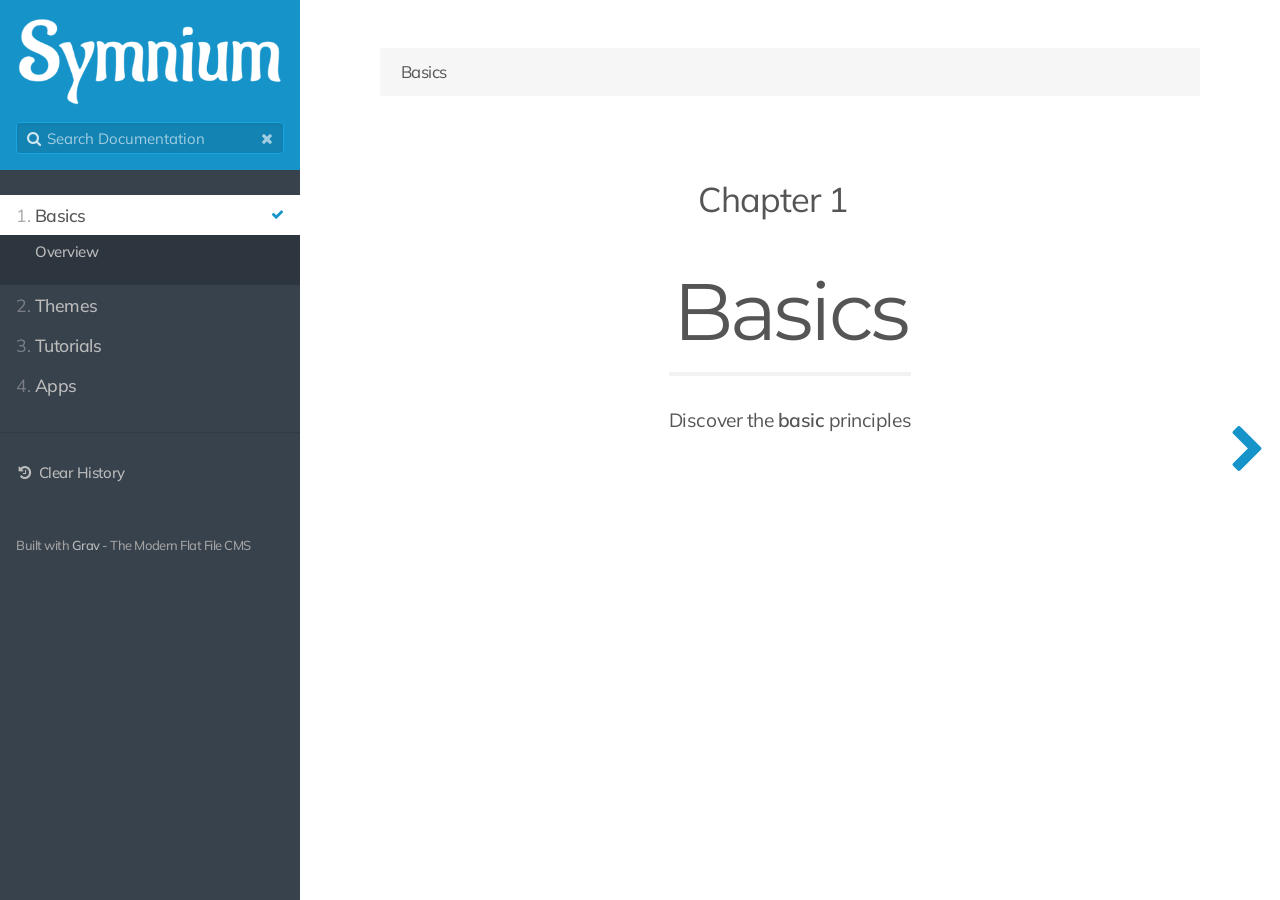
==== index.html @ e111d694 "Static site build" ====
<!DOCTYPE html>
<html lang="en">
<head>
    <meta charset="utf-8" />
    <title>Basics | JS-Docs</title>
        <meta name="generator" content="GravCMS" />
    <meta name="description" content="RTFM Skeleton" />
    <meta name="viewport" content="width=device-width, initial-scale=1, maximum-scale=1, user-scalable=no, shrink-to-fit=no" />
    <link rel="alternate" type="application/atom+xml" href="./feed:atom.html" title="Atom Feed" />
    <link rel="alternate" type="application/rss+xml" href="./feed:rss.html" title="RSS Feed" />
    <link rel="icon" type="image/png" href="user/themes/learn2/images/favicon.png">

                                            
            
                                                        
        <link href="user/themes/learn2/css-compiled/nucleus.css" type="text/css" rel="stylesheet">
<link href="user/themes/learn2/css-compiled/theme.css" type="text/css" rel="stylesheet">
<link href="user/themes/learn2/css/font-awesome.min.css" type="text/css" rel="stylesheet">
<link href="user/plugins/markdown-notices/assets/notices.css" type="text/css" rel="stylesheet">
<link href="user/plugins/breadcrumbs/css/breadcrumbs.css" type="text/css" rel="stylesheet">
<link href="user/plugins/highlight/css/learn.css" type="text/css" rel="stylesheet">
<link href="user/plugins/prism-highlight/css/prism.css" type="text/css" rel="stylesheet">
<link href="user/themes/learn2/css/featherlight.min.css" type="text/css" rel="stylesheet">

    <script src="system/assets/jquery/jquery-3.x.min.js"></script>
<script src="user/themes/learn2/js/modernizr.custom.71422.js"></script>
<script src="user/plugins/anchors/js/anchor.min.js"></script>
<script src="user/plugins/highlight/js/highlight.pack.js"></script>
<script src="user/themes/learn2/js/featherlight.min.js"></script>
<script src="user/themes/learn2/js/clipboard.min.js"></script>
<script src="user/themes/learn2/js/jquery.scrollbar.min.js"></script>
<script src="user/themes/learn2/js/learn.js"></script>
<script>
document.addEventListener('DOMContentLoaded', function() {
                    anchors.options = {
                        visible: 'hover',
                        placement: 'right',
                        
                        
                        truncate: 64
                    };
                    anchors.add('#body h2, #body h3, #body h4, #body h5');
                });
</script>
<script>
hljs.initHighlightingOnLoad();
</script>

  
</head>
<body class="searchbox-hidden " data-url="/">
        <nav id="sidebar">
        <div id="header-wrapper">
            <div id="header">
                <a id="logo" href="http://127.0.0.1/js-docs"><!--
<svg id="logo-svg" viewBox="0 0 444 102" style="background-color:#ffffff00" version="1.1"
	xmlns="http://www.w3.org/2000/svg" xmlns:xlink="http://www.w3.org/1999/xlink" xml:space="preserve"
	x="0px" y="0px" width="444px" height="80px"
>
	<path d="m87.503 53.977h-10.642c-1.616 0-2.93 1.315-2.93 2.936v20.418l-0.21 0.175c-6.263 5.278-14.182 8.18-22.297 8.18-19.144 0-34.719-15.559-34.719-34.685 0-19.128 15.575-34.684 34.719-34.684 7.444 0 14.562 2.353 20.587 6.811 1.169 0.865 2.792 0.746 3.822-0.28l7.588-7.58c0.592-0.588 0.901-1.406 0.853-2.24-0.046-0.834-0.448-1.607-1.104-2.127-9.016-7.1443-20.29-11.076-31.746-11.076-28.246 0.0001-51.228 22.958-51.228 51.176-0.0005 28.219 22.982 51.179 51.228 51.179 14.584 0 28.534-6.273 38.27-17.208 0.479-0.536 0.742-1.227 0.742-1.945v-26.114c0-1.621-1.314-2.936-2.933-2.936z"/>
	<path d="m443.52 4.529c-0.54-0.8206-1.47-1.3182-2.45-1.3182h-11.58c-1.17 0-2.23 0.6957-2.7 1.7704l-32.65 75.721-33.23-75.738c-0.47-1.0634-1.52-1.7532-2.68-1.7532h-11.62c-1 0-1.92 0.4976-2.46 1.3265-0.55 0.8288-0.64 1.8753-0.23 2.7832l40.25 91.732c0.47 1.068 1.53 1.758 2.69 1.758h14.66c1.17 0 2.23-0.71 2.7-1.775l39.54-91.734c0.39-0.9055 0.3-1.9466-0.24-2.772z"/>
	<path d="m291.34 4.9642c-0.47-1.0636-1.52-1.7534-2.69-1.7534h-14.65c-1.17 0-2.23 0.6957-2.7 1.7704l-39.54 91.735c-0.39 0.9-0.3 1.946 0.24 2.766 0.54 0.828 1.46 1.328 2.45 1.328h11.58c1.17 0 2.23-0.71 2.7-1.775l32.64-75.723 33.24 75.74c0.47 1.068 1.52 1.758 2.68 1.758h11.63c0.99 0 1.92-0.5 2.45-1.328 0.55-0.831 0.63-1.878 0.24-2.788l-40.27-91.73z"/>
	<path d="m185.34 67.248l0.64-0.306c11.56-5.583 19.04-17.434 19.04-30.196 0-18.491-15.06-33.535-33.58-33.535l-42.49-0.0002c-1.62 0-2.93 1.3153-2.93 2.933v91.726c0 1.624 1.31 2.94 2.93 2.94h10.64c1.62 0 2.94-1.316 2.94-2.94v-78.17h28.91c9.42 0 17.07 7.645 17.07 17.046 0 7.84-5.33 14.64-12.97 16.53-1.38 0.348-2.75 0.523-4.1 0.523h-10.64c-1.1 0-2.11 0.622-2.61 1.607-0.5 0.984-0.4 2.164 0.25 3.057l30.17 41.143c0.55 0.754 1.43 1.204 2.36 1.204h13.22c1.11 0 2.12-0.63 2.62-1.611 0.5-0.989 0.4-2.172-0.25-3.06l-21.22-28.891z"/>
</svg>
-->
<img src="user/themes/learn2/images/custom/logo.png"></a>
                <div class="searchbox">
    <label for="search-by"><i class="fa fa-search"></i></label>
    <input id="search-by" type="text" placeholder="Search Documentation"
           data-search-input="/js-docs/search.json/query"/>
    <span data-search-clear><i class="fa fa-close"></i></span>
</div>
            </div>
        </div>
        


<div class="scrollbar-inner">
    <div class="highlightable">
                    <ul class="topics">
                                
                                            <li class="dd-item active" data-nav-id="/">
            <a href="index.html" >
                <i class="fa fa-check read-icon"></i>
                <span><b>1. </b>Basics</span>
            </a>
                        <ul>
                    
                                            <li class="dd-item" data-nav-id="/basics/overview">
            <a href="basics/overview.html" >
                <i class="fa fa-check read-icon"></i>
                <span><b></b>Overview</span>
            </a>
                    </li>
    
            </ul>
                    </li>
                            <li class="dd-item" data-nav-id="/themes">
            <a href="themes.html" >
                <i class="fa fa-check read-icon"></i>
                <span><b>2. </b>Themes</span>
            </a>
                        <ul>
                    
                                            <li class="dd-item" data-nav-id="/themes/quark">
            <a href="themes/quark.html" >
                <i class="fa fa-check read-icon"></i>
                <span><b></b>Quark</span>
            </a>
                        <ul>
                    
                                            <li class="dd-item" data-nav-id="/themes/quark/typography">
            <a href="themes/quark/typography.html" >
                <i class="fa fa-check read-icon"></i>
                <span><b></b>Typography</span>
            </a>
                    </li>
    
            </ul>
                    </li>
                            <li class="dd-item" data-nav-id="/themes/canvas">
            <a href="themes/canvas.html" >
                <i class="fa fa-check read-icon"></i>
                <span><b></b>Canvas</span>
            </a>
                    </li>
    
            </ul>
                    </li>
                            <li class="dd-item" data-nav-id="/tutorials">
            <a href="tutorials.html" >
                <i class="fa fa-check read-icon"></i>
                <span><b>3. </b>Tutorials</span>
            </a>
                        <ul>
                    
                                            <li class="dd-item" data-nav-id="/tutorials/gantry ">
            <a href="tutorials/gantry&#32;.html" >
                <i class="fa fa-check read-icon"></i>
                <span><b></b>Gantry</span>
            </a>
                    </li>
                            <li class="dd-item" data-nav-id="/tutorials/joomla">
            <a href="tutorials/joomla.html" >
                <i class="fa fa-check read-icon"></i>
                <span><b></b>Joomla</span>
            </a>
                    </li>
                            <li class="dd-item" data-nav-id="/tutorials/lamp">
            <a href="tutorials/lamp.html" >
                <i class="fa fa-check read-icon"></i>
                <span><b></b>LAMP Stack</span>
            </a>
                    </li>
    
            </ul>
                    </li>
                            <li class="dd-item" data-nav-id="/apps">
            <a href="apps.html" >
                <i class="fa fa-check read-icon"></i>
                <span><b>4. </b>Apps</span>
            </a>
                        <ul>
                    
                                            <li class="dd-item" data-nav-id="/apps/flatpak">
            <a href="apps/flatpak.html" >
                <i class="fa fa-check read-icon"></i>
                <span><b></b>Flatpak</span>
            </a>
                    </li>
    
            </ul>
                    </li>
    
                            </ul>
                <hr />

        <a class="padding" href="index.html#" data-clear-history-toggle><i
                    class="fa fa-fw fa-history"></i> Clear History</a><br/>

        <section id="footer">
            <p>Built with <a href="http://getgrav.org">Grav</a> - The Modern Flat File CMS</p>
        </section>
    </div>
</div>
    </nav>
    
        <section id="body">
        <div id="overlay"></div>

        <div class="padding highlightable">
            <a href="index.html#" id="sidebar-toggle" data-sidebar-toggle><i class="fa fa-2x fa-bars"></i></a>

                        <div id="top-bar">
                
                                
<div id="breadcrumbs" itemscope itemtype="http://schema.org/BreadcrumbList">
            <span itemprop="itemListElement" itemscope itemtype="http://schema.org/ListItem">
                                    <span itemscope itemtype="http://schema.org/Thing" itemprop="item" itemid="/js-docs/">
                    <span itemprop="name">Basics</span>
                </span>
                            <meta itemprop="position" content="1" />
    </span>
    </div>
                            </div>
            
            	<div id="chapter">
    	<div id="body-inner">
			<h3>Chapter 1</h3>
<h1>Basics</h1>
<p>Discover the <strong>basic</strong> principles</p>
		</div>
    </div>

                                        
        </div>
        	<div id="navigation">
	
		    <a class="nav nav-next" href="basics/overview.html"><i class="fa fa-chevron-right"></i></a>
		</div>
    </section>
    
                
            <script src="user/plugins/simplesearch/js/simplesearch.js"></script>
<script src="user/plugins/prism-highlight/js/prism.js"></script>
<script>
var __prism_nodes = null;
__prism_nodes = document.querySelectorAll('pre:not([class*="language-"])');
__prism_nodes.forEach(function(node) { node.classList.add('language-txt'); });
</script>

     </body>
</html>
---- user/themes/learn2/css-compiled/nucleus.css ----
*, *::before, *::after {
  -webkit-box-sizing: border-box;
  -moz-box-sizing: border-box;
  box-sizing: border-box; }

@-webkit-viewport {
  width: device-width; }
@-moz-viewport {
  width: device-width; }
@-ms-viewport {
  width: device-width; }
@-o-viewport {
  width: device-width; }
@viewport {
  width: device-width; }
html {
  font-size: 100%;
  -ms-text-size-adjust: 100%;
  -webkit-text-size-adjust: 100%; }

body {
  margin: 0; }

article,
aside,
details,
figcaption,
figure,
footer,
header,
hgroup,
main,
nav,
section,
summary {
  display: block; }

audio,
canvas,
progress,
video {
  display: inline-block;
  vertical-align: baseline; }

audio:not([controls]) {
  display: none;
  height: 0; }

[hidden],
template {
  display: none; }

a {
  background: transparent;
  text-decoration: none; }

a:active,
a:hover {
  outline: 0; }

abbr[title] {
  border-bottom: 1px dotted; }

b,
strong {
  font-weight: bold; }

dfn {
  font-style: italic; }

mark {
  background: #FFFF27;
  color: #333; }

sub,
sup {
  font-size: 0.8rem;
  line-height: 0;
  position: relative;
  vertical-align: baseline; }

sup {
  top: -0.5em; }

sub {
  bottom: -0.25em; }

img {
  border: 0;
  max-width: 100%; }

svg:not(:root) {
  overflow: hidden; }

figure {
  margin: 1em 40px; }

hr {
  height: 0; }

pre {
  overflow: auto; }

button,
input,
optgroup,
select,
textarea {
  color: inherit;
  font: inherit;
  margin: 0; }

button {
  overflow: visible; }

button,
select {
  text-transform: none; }

button,
html input[type="button"],
input[type="reset"],
input[type="submit"] {
  -webkit-appearance: button;
  cursor: pointer; }

button[disabled],
html input[disabled] {
  cursor: default; }

button::-moz-focus-inner,
input::-moz-focus-inner {
  border: 0;
  padding: 0; }

input {
  line-height: normal; }

input[type="checkbox"],
input[type="radio"] {
  padding: 0; }

input[type="number"]::-webkit-inner-spin-button,
input[type="number"]::-webkit-outer-spin-button {
  height: auto; }

input[type="search"] {
  -webkit-appearance: textfield; }

input[type="search"]::-webkit-search-cancel-button,
input[type="search"]::-webkit-search-decoration {
  -webkit-appearance: none; }

legend {
  border: 0;
  padding: 0; }

textarea {
  overflow: auto; }

optgroup {
  font-weight: bold; }

table {
  border-collapse: collapse;
  border-spacing: 0;
  table-layout: fixed;
  width: 100%; }

tr, td, th {
  vertical-align: middle; }

th, td {
  padding: 0.425rem 0; }

th {
  text-align: left; }

.container {
  width: 75em;
  margin: 0 auto;
  padding: 0; }
  @media only all and (min-width: 60em) and (max-width: 74.938em) {
    .container {
      width: 60em; } }
  @media only all and (min-width: 48em) and (max-width: 59.938em) {
    .container {
      width: 48em; } }
  @media only all and (min-width: 30.063em) and (max-width: 47.938em) {
    .container {
      width: 30em; } }
  @media only all and (max-width: 30em) {
    .container {
      width: 100%; } }

.grid {
  display: -webkit-box;
  display: -moz-box;
  display: box;
  display: -webkit-flex;
  display: -moz-flex;
  display: -ms-flexbox;
  display: flex;
  -webkit-flex-flow: row;
  -moz-flex-flow: row;
  flex-flow: row;
  list-style: none;
  margin: 0;
  padding: 0; }
  @media only all and (max-width: 47.938em) {
    .grid {
      -webkit-flex-flow: row wrap;
      -moz-flex-flow: row wrap;
      flex-flow: row wrap; } }

.block {
  -webkit-box-flex: 1;
  -moz-box-flex: 1;
  box-flex: 1;
  -webkit-flex: 1;
  -moz-flex: 1;
  -ms-flex: 1;
  flex: 1;
  min-width: 0;
  min-height: 0; }
  @media only all and (max-width: 47.938em) {
    .block {
      -webkit-box-flex: 0;
      -moz-box-flex: 0;
      box-flex: 0;
      -webkit-flex: 0 100%;
      -moz-flex: 0 100%;
      -ms-flex: 0 100%;
      flex: 0 100%; } }

.content {
  margin: 0.625rem;
  padding: 0.938rem; }

@media only all and (max-width: 47.938em) {
  body [class*="size-"] {
    -webkit-box-flex: 0;
    -moz-box-flex: 0;
    box-flex: 0;
    -webkit-flex: 0 100%;
    -moz-flex: 0 100%;
    -ms-flex: 0 100%;
    flex: 0 100%; } }

.size-1-2 {
  -webkit-box-flex: 0;
  -moz-box-flex: 0;
  box-flex: 0;
  -webkit-flex: 0 50%;
  -moz-flex: 0 50%;
  -ms-flex: 0 50%;
  flex: 0 50%; }

.size-1-3 {
  -webkit-box-flex: 0;
  -moz-box-flex: 0;
  box-flex: 0;
  -webkit-flex: 0 33.33333%;
  -moz-flex: 0 33.33333%;
  -ms-flex: 0 33.33333%;
  flex: 0 33.33333%; }

.size-1-4 {
  -webkit-box-flex: 0;
  -moz-box-flex: 0;
  box-flex: 0;
  -webkit-flex: 0 25%;
  -moz-flex: 0 25%;
  -ms-flex: 0 25%;
  flex: 0 25%; }

.size-1-5 {
  -webkit-box-flex: 0;
  -moz-box-flex: 0;
  box-flex: 0;
  -webkit-flex: 0 20%;
  -moz-flex: 0 20%;
  -ms-flex: 0 20%;
  flex: 0 20%; }

.size-1-6 {
  -webkit-box-flex: 0;
  -moz-box-flex: 0;
  box-flex: 0;
  -webkit-flex: 0 16.66667%;
  -moz-flex: 0 16.66667%;
  -ms-flex: 0 16.66667%;
  flex: 0 16.66667%; }

.size-1-7 {
  -webkit-box-flex: 0;
  -moz-box-flex: 0;
  box-flex: 0;
  -webkit-flex: 0 14.28571%;
  -moz-flex: 0 14.28571%;
  -ms-flex: 0 14.28571%;
  flex: 0 14.28571%; }

.size-1-8 {
  -webkit-box-flex: 0;
  -moz-box-flex: 0;
  box-flex: 0;
  -webkit-flex: 0 12.5%;
  -moz-flex: 0 12.5%;
  -ms-flex: 0 12.5%;
  flex: 0 12.5%; }

.size-1-9 {
  -webkit-box-flex: 0;
  -moz-box-flex: 0;
  box-flex: 0;
  -webkit-flex: 0 11.11111%;
  -moz-flex: 0 11.11111%;
  -ms-flex: 0 11.11111%;
  flex: 0 11.11111%; }

.size-1-10 {
  -webkit-box-flex: 0;
  -moz-box-flex: 0;
  box-flex: 0;
  -webkit-flex: 0 10%;
  -moz-flex: 0 10%;
  -ms-flex: 0 10%;
  flex: 0 10%; }

.size-1-11 {
  -webkit-box-flex: 0;
  -moz-box-flex: 0;
  box-flex: 0;
  -webkit-flex: 0 9.09091%;
  -moz-flex: 0 9.09091%;
  -ms-flex: 0 9.09091%;
  flex: 0 9.09091%; }

.size-1-12 {
  -webkit-box-flex: 0;
  -moz-box-flex: 0;
  box-flex: 0;
  -webkit-flex: 0 8.33333%;
  -moz-flex: 0 8.33333%;
  -ms-flex: 0 8.33333%;
  flex: 0 8.33333%; }

@media only all and (min-width: 48em) and (max-width: 59.938em) {
  .size-tablet-1-2 {
    -webkit-box-flex: 0;
    -moz-box-flex: 0;
    box-flex: 0;
    -webkit-flex: 0 50%;
    -moz-flex: 0 50%;
    -ms-flex: 0 50%;
    flex: 0 50%; }

  .size-tablet-1-3 {
    -webkit-box-flex: 0;
    -moz-box-flex: 0;
    box-flex: 0;
    -webkit-flex: 0 33.33333%;
    -moz-flex: 0 33.33333%;
    -ms-flex: 0 33.33333%;
    flex: 0 33.33333%; }

  .size-tablet-1-4 {
    -webkit-box-flex: 0;
    -moz-box-flex: 0;
    box-flex: 0;
    -webkit-flex: 0 25%;
    -moz-flex: 0 25%;
    -ms-flex: 0 25%;
    flex: 0 25%; }

  .size-tablet-1-5 {
    -webkit-box-flex: 0;
    -moz-box-flex: 0;
    box-flex: 0;
    -webkit-flex: 0 20%;
    -moz-flex: 0 20%;
    -ms-flex: 0 20%;
    flex: 0 20%; }

  .size-tablet-1-6 {
    -webkit-box-flex: 0;
    -moz-box-flex: 0;
    box-flex: 0;
    -webkit-flex: 0 16.66667%;
    -moz-flex: 0 16.66667%;
    -ms-flex: 0 16.66667%;
    flex: 0 16.66667%; }

  .size-tablet-1-7 {
    -webkit-box-flex: 0;
    -moz-box-flex: 0;
    box-flex: 0;
    -webkit-flex: 0 14.28571%;
    -moz-flex: 0 14.28571%;
    -ms-flex: 0 14.28571%;
    flex: 0 14.28571%; }

  .size-tablet-1-8 {
    -webkit-box-flex: 0;
    -moz-box-flex: 0;
    box-flex: 0;
    -webkit-flex: 0 12.5%;
    -moz-flex: 0 12.5%;
    -ms-flex: 0 12.5%;
    flex: 0 12.5%; }

  .size-tablet-1-9 {
    -webkit-box-flex: 0;
    -moz-box-flex: 0;
    box-flex: 0;
    -webkit-flex: 0 11.11111%;
    -moz-flex: 0 11.11111%;
    -ms-flex: 0 11.11111%;
    flex: 0 11.11111%; }

  .size-tablet-1-10 {
    -webkit-box-flex: 0;
    -moz-box-flex: 0;
    box-flex: 0;
    -webkit-flex: 0 10%;
    -moz-flex: 0 10%;
    -ms-flex: 0 10%;
    flex: 0 10%; }

  .size-tablet-1-11 {
    -webkit-box-flex: 0;
    -moz-box-flex: 0;
    box-flex: 0;
    -webkit-flex: 0 9.09091%;
    -moz-flex: 0 9.09091%;
    -ms-flex: 0 9.09091%;
    flex: 0 9.09091%; }

  .size-tablet-1-12 {
    -webkit-box-flex: 0;
    -moz-box-flex: 0;
    box-flex: 0;
    -webkit-flex: 0 8.33333%;
    -moz-flex: 0 8.33333%;
    -ms-flex: 0 8.33333%;
    flex: 0 8.33333%; } }
@media only all and (max-width: 47.938em) {
  @supports not (flex-wrap: wrap) {
    .grid {
      display: block;
      -webkit-box-lines: inherit;
      -moz-box-lines: inherit;
      box-lines: inherit;
      -webkit-flex-wrap: inherit;
      -moz-flex-wrap: inherit;
      -ms-flex-wrap: inherit;
      flex-wrap: inherit; }

    .block {
      display: block;
      -webkit-box-flex: inherit;
      -moz-box-flex: inherit;
      box-flex: inherit;
      -webkit-flex: inherit;
      -moz-flex: inherit;
      -ms-flex: inherit;
      flex: inherit; } } }
.first-block {
  -webkit-box-ordinal-group: 0;
  -webkit-order: -1;
  -ms-flex-order: -1;
  order: -1; }

.last-block {
  -webkit-box-ordinal-group: 2;
  -webkit-order: 1;
  -ms-flex-order: 1;
  order: 1; }

.fixed-blocks {
  -webkit-flex-flow: row wrap;
  -moz-flex-flow: row wrap;
  flex-flow: row wrap; }
  .fixed-blocks .block {
    -webkit-box-flex: inherit;
    -moz-box-flex: inherit;
    box-flex: inherit;
    -webkit-flex: inherit;
    -moz-flex: inherit;
    -ms-flex: inherit;
    flex: inherit;
    width: 25%; }
    @media only all and (min-width: 60em) and (max-width: 74.938em) {
      .fixed-blocks .block {
        width: 33.33333%; } }
    @media only all and (min-width: 48em) and (max-width: 59.938em) {
      .fixed-blocks .block {
        width: 50%; } }
    @media only all and (max-width: 47.938em) {
      .fixed-blocks .block {
        width: 100%; } }

body {
  font-size: 1.05rem;
  line-height: 1.7; }

h1, h2, h3, h4, h5, h6 {
  margin: 0.85rem 0 1.7rem 0;
  text-rendering: optimizeLegibility; }

h1 {
  font-size: 3.25rem; }

h2 {
  font-size: 2.55rem; }

h3 {
  font-size: 2.15rem; }

h4 {
  font-size: 1.8rem; }

h5 {
  font-size: 1.4rem; }

h6 {
  font-size: 0.9rem; }

p {
  margin: 1.7rem 0; }

ul, ol {
  margin-top: 1.7rem;
  margin-bottom: 1.7rem; }
  ul ul, ul ol, ol ul, ol ol {
    margin-top: 0;
    margin-bottom: 0; }

blockquote {
  margin: 1.7rem 0;
  padding-left: 0.85rem; }

cite {
  display: block;
  font-size: 0.925rem; }
  cite:before {
    content: "\2014 \0020"; }

pre {
  margin: 1.7rem 0;
  padding: 0.938rem; }

code {
  vertical-align: bottom; }

small {
  font-size: 0.925rem; }

hr {
  border-left: none;
  border-right: none;
  border-top: none;
  margin: 1.7rem 0; }

fieldset {
  border: 0;
  padding: 0.938rem;
  margin: 0 0 1.7rem 0; }

input,
label,
select {
  display: block; }

label {
  margin-bottom: 0.425rem; }
  label.required:after {
    content: "*"; }
  label abbr {
    display: none; }

textarea, input[type="email"], input[type="number"], input[type="password"], input[type="search"], input[type="tel"], input[type="text"], input[type="url"], input[type="color"], input[type="date"], input[type="datetime"], input[type="datetime-local"], input[type="month"], input[type="time"], input[type="week"], select[multiple=multiple] {
  -webkit-transition: border-color;
  -moz-transition: border-color;
  transition: border-color;
  border-radius: 0.1875rem;
  margin-bottom: 0.85rem;
  padding: 0.425rem 0.425rem;
  width: 100%; }
  textarea:focus, input[type="email"]:focus, input[type="number"]:focus, input[type="password"]:focus, input[type="search"]:focus, input[type="tel"]:focus, input[type="text"]:focus, input[type="url"]:focus, input[type="color"]:focus, input[type="date"]:focus, input[type="datetime"]:focus, input[type="datetime-local"]:focus, input[type="month"]:focus, input[type="time"]:focus, input[type="week"]:focus, select[multiple=multiple]:focus {
    outline: none; }

textarea {
  resize: vertical; }

input[type="checkbox"], input[type="radio"] {
  display: inline;
  margin-right: 0.425rem; }

input[type="file"] {
  width: 100%; }

select {
  width: auto;
  max-width: 100%;
  margin-bottom: 1.7rem; }

button,
input[type="submit"] {
  cursor: pointer;
  user-select: none;
  vertical-align: middle;
  white-space: nowrap;
  border: inherit; }

/*# sourceMappingURL=nucleus.css.map */
---- user/themes/learn2/css-compiled/theme.css ----
@charset "UTF-8";
@import url(http://fonts.googleapis.com/css?family=Montserrat:400|Muli:300,400|Inconsolata);
#top-github-link, #body #breadcrumbs {
  position: relative;
  top: 50%;
  -webkit-transform: translateY(-50%);
  -moz-transform: translateY(-50%);
  -o-transform: translateY(-50%);
  -ms-transform: translateY(-50%);
  transform: translateY(-50%); }

.button, .button-secondary {
  display: inline-block;
  padding: 7px 12px; }
  .button:active, .button-secondary:active {
    margin: 2px 0 -2px 0; }

body {
  background: #fff;
  color: #555;
  -webkit-font-smoothing: antialiased;
  -moz-osx-font-smoothing: grayscale; }

a {
  color: #1694CA; }
  a:hover {
    color: #0e6185; }

pre {
  position: relative; }

.bg {
  background: #fff;
  border: 1px solid #eaeaea; }

b, strong, label, th {
  font-weight: 600; }

.default-animation, #header #logo-svg, #header #logo-svg path, #sidebar, #sidebar ul, #body, #body .padding, #body .nav {
  -webkit-transition: all 0.5s ease;
  -moz-transition: all 0.5s ease;
  transition: all 0.5s ease; }

fieldset {
  border: 1px solid #ddd; }

textarea, input[type="email"], input[type="number"], input[type="password"], input[type="search"], input[type="tel"], input[type="text"], input[type="url"], input[type="color"], input[type="date"], input[type="datetime"], input[type="datetime-local"], input[type="month"], input[type="time"], input[type="week"], select[multiple=multiple] {
  background-color: white;
  border: 1px solid #ddd;
  box-shadow: inset 0 1px 3px rgba(0, 0, 0, 0.06); }
  textarea:hover, input[type="email"]:hover, input[type="number"]:hover, input[type="password"]:hover, input[type="search"]:hover, input[type="tel"]:hover, input[type="text"]:hover, input[type="url"]:hover, input[type="color"]:hover, input[type="date"]:hover, input[type="datetime"]:hover, input[type="datetime-local"]:hover, input[type="month"]:hover, input[type="time"]:hover, input[type="week"]:hover, select[multiple=multiple]:hover {
    border-color: #c4c4c4; }
  textarea:focus, input[type="email"]:focus, input[type="number"]:focus, input[type="password"]:focus, input[type="search"]:focus, input[type="tel"]:focus, input[type="text"]:focus, input[type="url"]:focus, input[type="color"]:focus, input[type="date"]:focus, input[type="datetime"]:focus, input[type="datetime-local"]:focus, input[type="month"]:focus, input[type="time"]:focus, input[type="week"]:focus, select[multiple=multiple]:focus {
    border-color: #1694CA;
    box-shadow: inset 0 1px 3px rgba(0, 0, 0, 0.06), 0 0 5px rgba(19, 131, 179, 0.7); }

#header {
  background: #1694CA;
  color: #fff;
  text-align: center;
  padding: 1rem; }
  #header a {
    display: inline-block; }
  #header #logo-svg {
    width: 8rem;
    height: 2rem; }
    #header #logo-svg path {
      fill: #fff; }

.searchbox {
  margin-top: 0.5rem;
  position: relative;
  border: 1px solid #19a5e1;
  background: #1383b3;
  border-radius: 4px; }
  .searchbox label {
    color: rgba(255, 255, 255, 0.8);
    position: absolute;
    left: 10px;
    top: 3px; }
  .searchbox span {
    color: rgba(255, 255, 255, 0.6);
    position: absolute;
    right: 10px;
    top: 3px;
    cursor: pointer; }
    .searchbox span:hover {
      color: rgba(255, 255, 255, 0.9); }
  .searchbox input {
    display: inline-block;
    color: #fff;
    width: 100%;
    height: 30px;
    background: transparent;
    border: 0;
    padding: 0 25px 0 30px;
    margin: 0;
    font-weight: 400; }
    .searchbox input::-webkit-input-placeholder {
      color: rgba(255, 255, 255, 0.6); }
    .searchbox input::-moz-placeholder {
      color: rgba(255, 255, 255, 0.6); }
    .searchbox input:-moz-placeholder {
      color: rgba(255, 255, 255, 0.6); }
    .searchbox input:-ms-input-placeholder {
      color: rgba(255, 255, 255, 0.6); }

#sidebar-toggle {
  display: none; }
  @media only all and (max-width: 47.938em) {
    #sidebar-toggle {
      display: inline-block; } }

#sidebar {
  background-color: #38424D;
  position: fixed;
  top: 0;
  width: 300px;
  bottom: 0;
  left: 0;
  font-weight: 500;
  font-size: 15px; }
  #sidebar a {
    color: #bbbbbb; }
    #sidebar a:hover {
      color: #d5d5d5; }
    #sidebar a.subtitle {
      color: rgba(187, 187, 187, 0.6); }
  #sidebar hr {
    border-bottom: 1px solid #323a44; }
  #sidebar a.padding {
    padding: 0 1rem; }
  #sidebar h5 {
    margin: 2rem 0 0;
    position: relative;
    line-height: 2; }
    #sidebar h5 a {
      display: block;
      margin-left: 0;
      margin-right: 0;
      padding-left: 1rem;
      padding-right: 1rem; }
    #sidebar h5 i {
      color: rgba(187, 187, 187, 0.6);
      position: absolute;
      right: 0.6rem;
      top: 0.7rem;
      font-size: 80%; }
    #sidebar h5.parent a {
      background: #293038;
      color: #c8c8c8 !important; }
    #sidebar h5.active a {
      background: #fff;
      color: #555 !important; }
    #sidebar h5.active i {
      color: #555 !important; }
  #sidebar h5 + ul.topics {
    display: none;
    margin-top: 0; }
  #sidebar h5.parent + ul.topics, #sidebar h5.active + ul.topics {
    display: block; }
  #sidebar ul {
    list-style: none;
    padding: 0;
    margin: 0; }
    #sidebar ul.searched a {
      color: #888888; }
    #sidebar ul.searched .search-match a {
      color: #d5d5d5; }
      #sidebar ul.searched .search-match a:hover {
        color: #eeeeee; }
    #sidebar ul.topics {
      margin: 0 1rem; }
      #sidebar ul.topics.searched ul {
        display: block; }
      #sidebar ul.topics ul {
        display: none;
        padding-bottom: 1rem; }
        #sidebar ul.topics ul ul {
          padding-bottom: 0; }
      #sidebar ul.topics li.parent ul, #sidebar ul.topics > li.active ul {
        display: block; }
      #sidebar ul.topics > li > a {
        line-height: 2rem;
        font-size: 1.1rem; }
        #sidebar ul.topics > li > a b {
          opacity: 0.5;
          font-weight: normal; }
        #sidebar ul.topics > li > a .fa {
          margin-top: 9px; }
      #sidebar ul.topics > li.parent, #sidebar ul.topics > li.active {
        background: #2d353e;
        margin-left: -1rem;
        margin-right: -1rem;
        padding-left: 1rem;
        padding-right: 1rem; }
    #sidebar ul li.active > a {
      background: #fff;
      color: #555 !important;
      margin-left: -1rem;
      margin-right: -1rem;
      padding-left: 1rem;
      padding-right: 1rem; }
    #sidebar ul li {
      padding: 0; }
      #sidebar ul li.visited + span {
        margin-right: 16px; }
      #sidebar ul li a {
        display: block;
        padding: 2px 0; }
        #sidebar ul li a span {
          text-overflow: ellipsis;
          overflow: hidden;
          white-space: nowrap;
          display: block; }
      #sidebar ul li > a {
        padding: 4px 0; }
      #sidebar ul li .fa {
        display: none;
        float: right;
        font-size: 13px;
        min-width: 16px;
        margin: 4px 0 0 0;
        text-align: right; }
      #sidebar ul li.visited > a .read-icon {
        color: #1694CA;
        display: inline; }
      #sidebar ul li li {
        padding-left: 1rem;
        text-indent: 0.2rem; }

#main {
  background: #f7f7f7;
  margin: 0 0 1.563rem 0; }

#body {
  position: relative;
  margin-left: 300px;
  min-height: 100%; }
  #body img, #body .video-container {
    margin: 3rem auto;
    display: block;
    text-align: center; }
    #body img.border, #body .video-container.border {
      border: 2px solid #e6e6e6 !important;
      padding: 2px; }
    #body img.shadow, #body .video-container.shadow {
      box-shadow: 0 10px 30px rgba(0, 0, 0, 0.1); }
  #body .bordered {
    border: 1px solid #ccc; }
  #body .padding {
    padding: 3rem 6rem; }
    @media only all and (max-width: 59.938em) {
      #body .padding {
        position: static;
        padding: 15px 3rem; } }
    @media only all and (max-width: 47.938em) {
      #body .padding {
        padding: 5px 1rem; } }
  #body h1 + hr {
    margin-top: -1.7rem;
    margin-bottom: 3rem; }
  @media only all and (max-width: 59.938em) {
    #body #navigation {
      position: static;
      margin-right: 0 !important;
      width: 100%;
      display: table; } }
  #body .nav {
    position: fixed;
    top: 0;
    bottom: 0;
    width: 4rem;
    font-size: 50px;
    height: 100%;
    cursor: pointer;
    display: table;
    text-align: center; }
    #body .nav > i {
      display: table-cell;
      vertical-align: middle;
      text-align: center; }
    @media only all and (max-width: 59.938em) {
      #body .nav {
        display: table-cell;
        position: static;
        top: auto;
        width: 50%;
        text-align: center;
        height: 100px;
        line-height: 100px;
        padding-top: 0; }
        #body .nav > i {
          display: inline-block; } }
    #body .nav:hover {
      background: #F6F6F6; }
    #body .nav.nav-pref {
      left: 0; }
    #body .nav.nav-next {
      right: 0; }

#body-inner {
  margin-bottom: 5rem; }

#chapter {
  display: flex;
  align-items: center;
  justify-content: center;
  height: 100%;
  padding: 2rem 0; }
  #chapter #body-inner {
    padding-bottom: 3rem;
    max-width: 80%; }
  #chapter h3 {
    font-family: "Muli", "Helvetica", "Tahoma", "Geneva", "Arial", sans-serif;
    font-weight: 400;
    text-align: center; }
  #chapter h1 {
    font-size: 5rem;
    border-bottom: 4px solid #F0F2F4; }
  #chapter p {
    text-align: center;
    font-size: 1.2rem; }

#footer {
  padding: 3rem 1rem;
  color: #a2a2a2;
  font-size: 13px; }
  #footer p {
    margin: 0; }

body {
  font-family: "Muli", "Helvetica", "Tahoma", "Geneva", "Arial", sans-serif;
  letter-spacing: -0.03rem;
  font-weight: 400; }

h1, h2, h3, h4, h5, h6 {
  font-family: "Montserrat", "Helvetica", "Tahoma", "Geneva", "Arial", sans-serif;
  font-weight: 400;
  text-rendering: optimizeLegibility;
  line-height: 150%;
  letter-spacing: -0px; }

h1 {
  text-align: center;
  letter-spacing: -3px; }

h2 {
  letter-spacing: -2px; }

h3 {
  letter-spacing: -1px; }

blockquote {
  border-left: 10px solid #F0F2F4; }
  blockquote p {
    font-size: 1.1rem;
    color: #999; }
  blockquote cite {
    display: block;
    text-align: right;
    color: #666;
    font-size: 1.2rem; }

blockquote {
  position: relative; }

blockquote blockquote {
  position: static; }

blockquote > blockquote > blockquote {
  margin: 0; }
  blockquote > blockquote > blockquote p {
    padding: 15px;
    display: block;
    font-size: 1rem;
    margin-top: 0rem;
    margin-bottom: 0rem;
    color: #666; }
    blockquote > blockquote > blockquote p:first-child:before {
      position: absolute;
      top: 2px;
      color: #fff;
      font-family: FontAwesome;
      content: '';
      left: 10px; }
    blockquote > blockquote > blockquote p:first-child:after {
      position: absolute;
      top: 2px;
      color: #fff;
      left: 2rem;
      font-weight: bold;
      content: 'Info'; }
  blockquote > blockquote > blockquote > p {
    margin-left: -71px;
    border-top: 30px solid #F0B37E;
    background: #FFF2DB; }
  blockquote > blockquote > blockquote > blockquote > p {
    margin-left: -94px;
    border-top: 30px solid rgba(217, 83, 79, 0.8);
    background: #FAE2E2; }
    blockquote > blockquote > blockquote > blockquote > p:first-child:after {
      content: 'Warning'; }
  blockquote > blockquote > blockquote > blockquote > blockquote > p {
    margin-left: -118px;
    border-top: 30px solid #6AB0DE;
    background: #E7F2FA; }
    blockquote > blockquote > blockquote > blockquote > blockquote > p:first-child:after {
      content: 'Note'; }
  blockquote > blockquote > blockquote > blockquote > blockquote > blockquote > p {
    margin-left: -142px;
    border-top: 30px solid rgba(92, 184, 92, 0.8);
    background: #E6F9E6; }
    blockquote > blockquote > blockquote > blockquote > blockquote > blockquote > p:first-child:after {
      content: 'Tip'; }

code,
kbd,
pre,
samp {
  font-family: "Inconsolata", monospace; }

code {
  background: #f9f2f4;
  color: #9c1d3d;
  padding: .2rem .4rem;
  border-radius: 3px; }

pre {
  padding: 1rem;
  margin: 2rem 0;
  background: #f6f6f6;
  border: 1px solid #ddd;
  border-radius: 2px;
  line-height: 1.15;
  font-size: 1rem; }
  pre code {
    color: #237794;
    background: inherit;
    font-size: 1rem; }

hr {
  border-bottom: 4px solid #F0F2F4; }

.page-title {
  margin-top: -25px;
  padding: 25px;
  float: left;
  clear: both;
  background: #1694CA;
  color: #fff; }

#body a.anchor-link {
  color: #ccc; }
#body a.anchor-link:hover {
  color: #1694CA; }

.scrollbar-inner > .scroll-element .scroll-element_track {
  background-color: rgba(255, 255, 255, 0.3); }

.scrollbar-inner > .scroll-element .scroll-bar {
  background-color: #b5d1eb; }

.scrollbar-inner > .scroll-element:hover .scroll-bar {
  background-color: #ccc; }

.scrollbar-inner > .scroll-element.scroll-draggable .scroll-bar {
  background-color: #ccc; }

table {
  border: 1px solid #eaeaea;
  table-layout: auto; }

th {
  background: #f7f7f7;
  padding: 0.5rem; }

td {
  padding: 0.5rem;
  border: 1px solid #eaeaea; }

.button {
  background: #1694CA;
  color: #fff;
  box-shadow: 0 3px 0 #1380ae; }
  .button:hover {
    background: #1380ae;
    box-shadow: 0 3px 0 #106c93;
    color: #fff; }
  .button:active {
    box-shadow: 0 1px 0 #106c93; }

.button-secondary {
  background: #F8B450;
  color: #fff;
  box-shadow: 0 3px 0 #f7a733; }
  .button-secondary:hover {
    background: #f7a733;
    box-shadow: 0 3px 0 #f69b15;
    color: #fff; }
  .button-secondary:active {
    box-shadow: 0 1px 0 #f69b15; }

.bullets {
  margin: 1.7rem 0;
  margin-left: -0.85rem;
  margin-right: -0.85rem;
  overflow: auto; }

.bullet {
  float: left;
  padding: 0 0.85rem; }

.two-column-bullet {
  width: 50%; }
  @media only all and (max-width: 47.938em) {
    .two-column-bullet {
      width: 100%; } }

.three-column-bullet {
  width: 33.33333%; }
  @media only all and (max-width: 47.938em) {
    .three-column-bullet {
      width: 100%; } }

.four-column-bullet {
  width: 25%; }
  @media only all and (max-width: 47.938em) {
    .four-column-bullet {
      width: 100%; } }

.bullet-icon {
  float: left;
  background: #1694CA;
  padding: 0.875rem;
  width: 3.5rem;
  height: 3.5rem;
  border-radius: 50%;
  color: #fff;
  font-size: 1.75rem;
  text-align: center; }

.bullet-icon-1 {
  background: #1694CA; }

.bullet-icon-2 {
  background: #16cac4; }

.bullet-icon-3 {
  background: #b2ca16; }

.bullet-content {
  margin-left: 4.55rem; }

.tooltipped {
  position: relative; }

.tooltipped:after {
  position: absolute;
  z-index: 1000000;
  display: none;
  padding: 5px 8px;
  font: normal normal 11px/1.5 "Muli", "Helvetica", "Tahoma", "Geneva", "Arial", sans-serif;
  color: #fff;
  text-align: center;
  text-decoration: none;
  text-shadow: none;
  text-transform: none;
  letter-spacing: normal;
  word-wrap: break-word;
  white-space: pre;
  pointer-events: none;
  content: attr(aria-label);
  background: rgba(0, 0, 0, 0.8);
  border-radius: 3px;
  -webkit-font-smoothing: subpixel-antialiased; }

.tooltipped:before {
  position: absolute;
  z-index: 1000001;
  display: none;
  width: 0;
  height: 0;
  color: rgba(0, 0, 0, 0.8);
  pointer-events: none;
  content: "";
  border: 5px solid transparent; }

.tooltipped:hover:before, .tooltipped:hover:after,
.tooltipped:active:before,
.tooltipped:active:after,
.tooltipped:focus:before,
.tooltipped:focus:after {
  display: inline-block;
  text-decoration: none; }

.tooltipped-s:after,
.tooltipped-se:after,
.tooltipped-sw:after {
  top: 100%;
  right: 50%;
  margin-top: 5px; }
.tooltipped-s:before,
.tooltipped-se:before,
.tooltipped-sw:before {
  top: auto;
  right: 50%;
  bottom: -5px;
  margin-right: -5px;
  border-bottom-color: rgba(0, 0, 0, 0.8); }

.tooltipped-se:after {
  right: auto;
  left: 50%;
  margin-left: -15px; }

.tooltipped-sw:after {
  margin-right: -15px; }

.tooltipped-n:after,
.tooltipped-ne:after,
.tooltipped-nw:after {
  right: 50%;
  bottom: 100%;
  margin-bottom: 5px; }
.tooltipped-n:before,
.tooltipped-ne:before,
.tooltipped-nw:before {
  top: -5px;
  right: 50%;
  bottom: auto;
  margin-right: -5px;
  border-top-color: rgba(0, 0, 0, 0.8); }

.tooltipped-ne:after {
  right: auto;
  left: 50%;
  margin-left: -15px; }

.tooltipped-nw:after {
  margin-right: -15px; }

.tooltipped-s:after,
.tooltipped-n:after {
  transform: translateX(50%); }

.tooltipped-w:after {
  right: 100%;
  bottom: 50%;
  margin-right: 5px;
  transform: translateY(50%); }
.tooltipped-w:before {
  top: 50%;
  bottom: 50%;
  left: -5px;
  margin-top: -5px;
  border-left-color: rgba(0, 0, 0, 0.8); }

.tooltipped-e:after {
  bottom: 50%;
  left: 100%;
  margin-left: 5px;
  transform: translateY(50%); }
.tooltipped-e:before {
  top: 50%;
  right: -5px;
  bottom: 50%;
  margin-top: -5px;
  border-right-color: rgba(0, 0, 0, 0.8); }

/*************** SCROLLBAR BASE CSS ***************/
.highlightable {
  padding: 25px 0 15px; }

.scroll-wrapper {
  overflow: hidden !important;
  padding: 0 !important;
  position: relative; }

.scroll-wrapper > .scroll-content {
  border: none !important;
  box-sizing: content-box !important;
  height: auto;
  left: 0;
  margin: 0;
  max-height: none;
  max-width: none !important;
  overflow: scroll !important;
  padding: 0;
  position: relative !important;
  top: 0;
  width: auto !important; }

.scroll-wrapper > .scroll-content::-webkit-scrollbar {
  height: 0;
  width: 0; }

.scroll-element {
  display: none; }

.scroll-element, .scroll-element div {
  box-sizing: content-box; }

.scroll-element.scroll-x.scroll-scrollx_visible,
.scroll-element.scroll-y.scroll-scrolly_visible {
  display: block; }

.scroll-element .scroll-bar,
.scroll-element .scroll-arrow {
  cursor: default; }

.scroll-textarea > .scroll-content {
  overflow: hidden !important; }

.scroll-textarea > .scroll-content > textarea {
  border: none !important;
  box-sizing: border-box;
  height: 100% !important;
  margin: 0;
  max-height: none !important;
  max-width: none !important;
  overflow: scroll !important;
  outline: none;
  padding: 2px;
  position: relative !important;
  top: 0;
  width: 100% !important; }

.scroll-textarea > .scroll-content > textarea::-webkit-scrollbar {
  height: 0;
  width: 0; }

/*************** SIMPLE INNER SCROLLBAR ***************/
.scrollbar-inner > .scroll-element,
.scrollbar-inner > .scroll-element div {
  border: none;
  margin: 0;
  padding: 0;
  position: absolute;
  z-index: 10; }

.scrollbar-inner > .scroll-element div {
  display: block;
  height: 100%;
  left: 0;
  top: 0;
  width: 100%; }

.scrollbar-inner > .scroll-element.scroll-x {
  bottom: 2px;
  height: 8px;
  left: 0;
  width: 100%; }

.scrollbar-inner > .scroll-element.scroll-y {
  height: 100%;
  right: 2px;
  top: 0;
  width: 8px; }

.scrollbar-inner > .scroll-element .scroll-element_outer {
  overflow: hidden; }

.scrollbar-inner > .scroll-element .scroll-element_outer,
.scrollbar-inner > .scroll-element .scroll-element_track,
.scrollbar-inner > .scroll-element .scroll-bar {
  -webkit-border-radius: 8px;
  -moz-border-radius: 8px;
  border-radius: 8px; }

.scrollbar-inner > .scroll-element .scroll-element_track,
.scrollbar-inner > .scroll-element .scroll-bar {
  -ms-filter: "progid:DXImageTransform.Microsoft.Alpha(Opacity=30)";
  filter: alpha(opacity=30);
  opacity: 0.3; }

/* update scrollbar offset if both scrolls are visible */
.scrollbar-inner > .scroll-element.scroll-x.scroll-scrolly_visible .scroll-element_track {
  left: -12px; }

.scrollbar-inner > .scroll-element.scroll-y.scroll-scrollx_visible .scroll-element_track {
  top: -12px; }

.scrollbar-inner > .scroll-element.scroll-x.scroll-scrolly_visible .scroll-element_size {
  left: -12px; }

.scrollbar-inner > .scroll-element.scroll-y.scroll-scrollx_visible .scroll-element_size {
  top: -12px; }

.lightbox-active #body {
  overflow: visible; }
  .lightbox-active #body .padding {
    overflow: visible; }

#github-contrib i {
  vertical-align: middle; }

.featherlight img {
  margin: 0 !important; }

.lifecycle #body-inner ul {
  list-style: none;
  margin: 0;
  padding: 2rem 0 0;
  position: relative; }
.lifecycle #body-inner ol {
  margin: 1rem 0 1rem 0;
  padding: 2rem;
  position: relative; }
  .lifecycle #body-inner ol li {
    margin-left: 1rem; }
  .lifecycle #body-inner ol strong, .lifecycle #body-inner ol label, .lifecycle #body-inner ol th {
    text-decoration: underline; }
  .lifecycle #body-inner ol ol {
    margin-left: -1rem; }
.lifecycle #body-inner h3[class*='level'] {
  font-size: 20px;
  position: absolute;
  margin: 0;
  padding: 4px 10px;
  right: 0;
  z-index: 1000;
  color: #fff;
  background: #1ABC9C; }
.lifecycle #body-inner ol h3 {
  margin-top: 1rem !important;
  right: 2rem !important; }
.lifecycle #body-inner .level-1 + ol {
  background: #f6fefc;
  border: 4px solid #1ABC9C;
  color: #16A085; }
  .lifecycle #body-inner .level-1 + ol h3 {
    background: #2ECC71; }
.lifecycle #body-inner .level-2 + ol {
  background: #f7fdf9;
  border: 4px solid #2ECC71;
  color: #27AE60; }
  .lifecycle #body-inner .level-2 + ol h3 {
    background: #3498DB; }
.lifecycle #body-inner .level-3 + ol {
  background: #f3f9fd;
  border: 4px solid #3498DB;
  color: #2980B9; }
  .lifecycle #body-inner .level-3 + ol h3 {
    background: #34495E; }
.lifecycle #body-inner .level-4 + ol {
  background: #e4eaf0;
  border: 4px solid #34495E;
  color: #2C3E50; }
  .lifecycle #body-inner .level-4 + ol h3 {
    background: #34495E; }

#top-bar {
  background: #F6F6F6;
  border-radius: 2px;
  margin: 0rem -1rem 2rem;
  padding: 0 1rem;
  height: 0;
  min-height: 3rem; }

#top-github-link {
  position: relative;
  z-index: 1;
  float: right;
  display: block; }

#body #breadcrumbs {
  height: auto;
  display: block;
  margin-bottom: 0;
  padding-left: 0;
  line-height: 1.4; }
  #body #breadcrumbs span {
    padding: 0 0.1rem; }

@media only all and (max-width: 59.938em) {
  #sidebar {
    width: 230px; }

  #body {
    margin-left: 230px; } }
@media only all and (max-width: 47.938em) {
  #sidebar {
    width: 230px;
    left: -230px; }

  #body {
    margin-left: 0;
    width: 100%; }

  .sidebar-hidden {
    overflow: hidden; }
    .sidebar-hidden #sidebar {
      left: 0; }
    .sidebar-hidden #body {
      margin-left: 230px;
      overflow: hidden; }
    .sidebar-hidden #overlay {
      position: absolute;
      left: 0;
      right: 0;
      top: 0;
      bottom: 0;
      z-index: 10;
      background: rgba(255, 255, 255, 0.5);
      cursor: pointer; } }
.copy-to-clipboard {
  background-image: url(../images/clippy.svg);
  background-position: 50% 50%;
  background-size: 16px 16px;
  background-repeat: no-repeat;
  width: 27px;
  height: 1.45rem;
  top: -1px;
  display: inline-block;
  vertical-align: middle;
  position: relative;
  color: #3c3c3c;
  background-color: #f9f2f4;
  margin-left: -.2rem;
  cursor: pointer;
  border-radius: 0 2px 2px 0; }
  .copy-to-clipboard:hover {
    background-color: #f1e1e5; }
  pre .copy-to-clipboard {
    position: absolute;
    right: 4px;
    top: 4px;
    background-color: #eee;
    border-color: #ddd;
    border-radius: 2px; }
    pre .copy-to-clipboard:hover {
      background-color: #d9d9d9; }

.parent-element {
  -webkit-transform-style: preserve-3d;
  -moz-transform-style: preserve-3d;
  transform-style: preserve-3d; }

/*# sourceMappingURL=theme.css.map */
---- user/plugins/markdown-notices/assets/notices.css ----
.notices {
    padding: 1px 1px 1px 30px;
    margin: 15px 0;
}

.notices p {

}

.notices.yellow {
    border-left: 10px solid #f0ad4e;
    background: #fcf8f2;
    color: #df8a13;
}

.notices.red {
    border-left: 10px solid #d9534f;
    background: #fdf7f7;
    color: #b52b27;
}

.notices.blue {
    border-left: 10px solid #5bc0de;
    background: #f4f8fa;
    color: #28a1c5;
}

.notices.green {
    border-left: 10px solid #5cb85c;
    background: #f1f9f1;
    color: #3d8b3d;
}
---- user/plugins/breadcrumbs/css/breadcrumbs.css ----
#breadcrumbs {
    height: 3rem;
    line-height: 3rem;
    padding-inline-start: 3rem;
}
#breadcrumbs span {
    display: inline-block;
    padding: 0 1rem;
}
#breadcrumbs span:first-child {
    padding-inline-start: 0;
}
#breadcrumbs i {
    display: inline-block;
    width: 20px;
    text-align: center;
}
---- user/plugins/highlight/css/learn.css ----
/* http://jmblog.github.com/color-themes-for-google-code-highlightjs */

.hljs {
  display: block;
  overflow-x: auto;
  color: #4d4d4c;
  padding: 0.5em;
}

/* Tomorrow Comment */
.hljs-comment,
.hljs-title {
  color: #8e908c;
}

/* Tomorrow Red */
.hljs-variable,
.hljs-attribute,
.hljs-tag,
.hljs-regexp,
.hljs-strong,
.hljs-bullet {
  color: #c82829;
}

/* Tomorrow Orange */
.hljs-number,
.hljs-preprocessor,
.hljs-pragma,
.hljs-built_in,
.hljs-literal,
.hljs-params,
.hljs-constant,
.hljs-emphasis {
  color: #f5871f;
}


/* Tomorrow Green */
.hljs-string,
.hljs-value,
.hljs-inheritance,
.hljs-header {
  color: #718c00;
}

/* Tomorrow Aqua */
.hljs-symbol,
.hljs-link_label  {
  color: #3e999f;
}

/* Tomorrow Blue */
.hljs-function {
  color: #4271ae;
}

/* Tomorrow Purple */
.hljs-keyword,
.hljs-link_url  {
  color: #8959a8;
}
---- user/themes/learn2/css/featherlight.min.css ----
/**
 * Featherlight - ultra slim jQuery lightbox
 * Version 1.2.3 - http://noelboss.github.io/featherlight/
 *
 * Copyright 2015, Noël Raoul Bossart (http://www.noelboss.com)
 * MIT Licensed.
**/
@media all{.featherlight{display:none;position:fixed;top:0;right:0;bottom:0;left:0;z-index:2147483647;text-align:center;white-space:nowrap;cursor:pointer;background:#333;background:rgba(0,0,0,0)}.featherlight:last-of-type{background:rgba(0,0,0,.8)}.featherlight:before{content:'';display:inline-block;height:100%;vertical-align:middle;margin-right:-.25em}.featherlight .featherlight-content{position:relative;text-align:left;vertical-align:middle;display:inline-block;overflow:auto;padding:25px 25px 0;border-bottom:25px solid transparent;min-width:30%;margin-left:5%;margin-right:5%;max-height:95%;background:#fff;cursor:auto;white-space:normal}.featherlight .featherlight-inner{display:block}.featherlight .featherlight-close-icon{position:absolute;z-index:9999;top:0;right:0;line-height:25px;width:25px;cursor:pointer;text-align:center;font:Arial,sans-serif;background:#fff;background:rgba(255,255,255,.3);color:#000}.featherlight .featherlight-image{width:100%}.featherlight-iframe .featherlight-content{border-bottom:0;padding:0}.featherlight iframe{border:0}}@media only screen and (max-width:1024px){.featherlight .featherlight-content{margin-left:10px;margin-right:10px;max-height:98%;padding:10px 10px 0;border-bottom:10px solid transparent}}
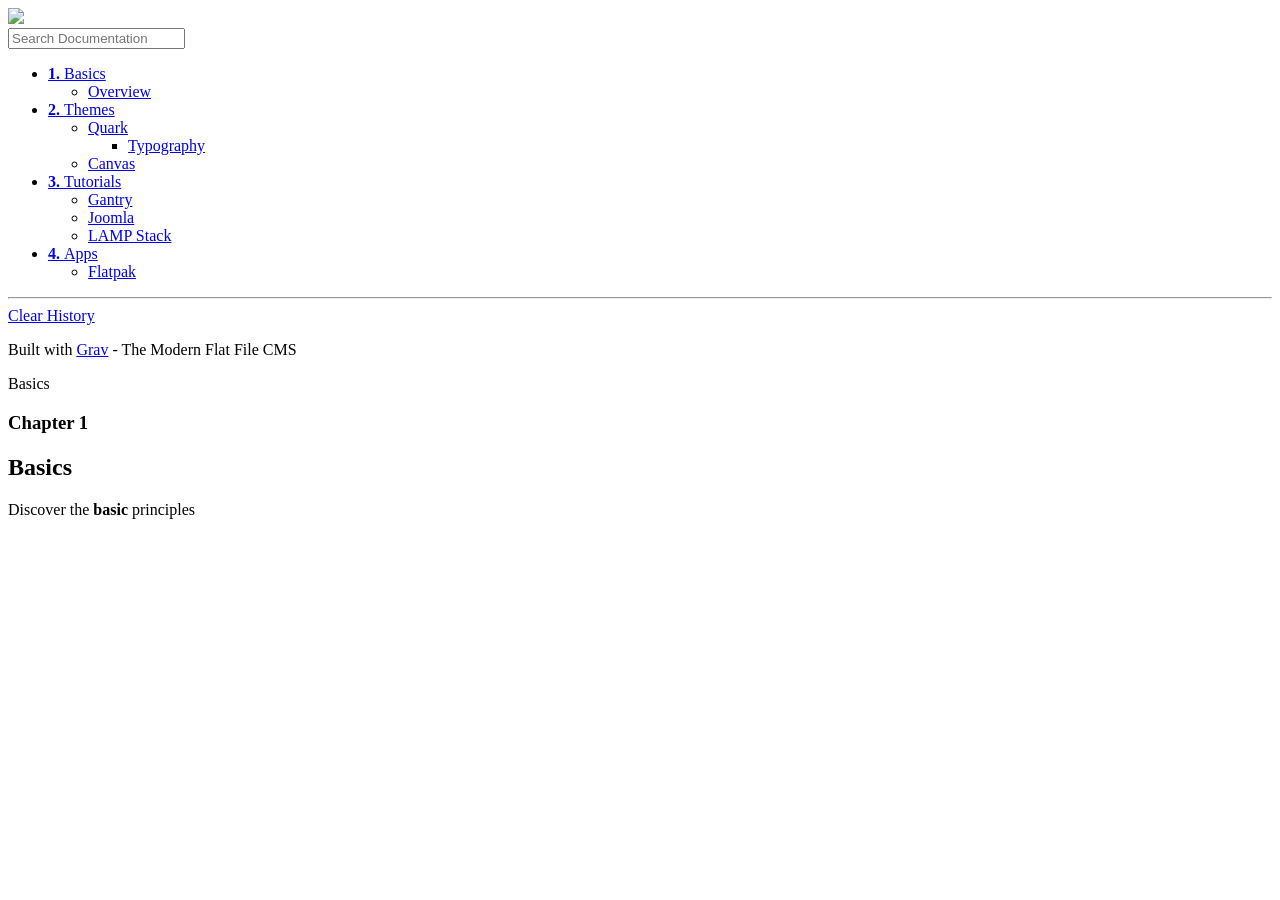
==== commit 0168fb0b: "Removed/Hidden logo from header" ====
--- a/index.html
+++ b/index.html
@@ -6,30 +6,30 @@
         <meta name="generator" content="GravCMS" />
     <meta name="description" content="RTFM Skeleton" />
     <meta name="viewport" content="width=device-width, initial-scale=1, maximum-scale=1, user-scalable=no, shrink-to-fit=no" />
-    <link rel="alternate" type="application/atom+xml" href="./feed:atom.html" title="Atom Feed" />
-    <link rel="alternate" type="application/rss+xml" href="./feed:rss.html" title="RSS Feed" />
-    <link rel="icon" type="image/png" href="user/themes/learn2/images/favicon.png">
+    <link rel="alternate" type="application/atom+xml" href="http://localhost/js-docs/feed:atom" title="Atom Feed" />
+    <link rel="alternate" type="application/rss+xml" href="http://localhost/js-docs/feed:rss" title="RSS Feed" />
+    <link rel="icon" type="image/png" href="/js-docs/user/themes/learn2/images/favicon.png">
 
                                             
             
                                                         
-        <link href="user/themes/learn2/css-compiled/nucleus.css" type="text/css" rel="stylesheet">
-<link href="user/themes/learn2/css-compiled/theme.css" type="text/css" rel="stylesheet">
-<link href="user/themes/learn2/css/font-awesome.min.css" type="text/css" rel="stylesheet">
-<link href="user/plugins/markdown-notices/assets/notices.css" type="text/css" rel="stylesheet">
-<link href="user/plugins/breadcrumbs/css/breadcrumbs.css" type="text/css" rel="stylesheet">
-<link href="user/plugins/highlight/css/learn.css" type="text/css" rel="stylesheet">
-<link href="user/plugins/prism-highlight/css/prism.css" type="text/css" rel="stylesheet">
-<link href="user/themes/learn2/css/featherlight.min.css" type="text/css" rel="stylesheet">
-
-    <script src="system/assets/jquery/jquery-3.x.min.js"></script>
-<script src="user/themes/learn2/js/modernizr.custom.71422.js"></script>
-<script src="user/plugins/anchors/js/anchor.min.js"></script>
-<script src="user/plugins/highlight/js/highlight.pack.js"></script>
-<script src="user/themes/learn2/js/featherlight.min.js"></script>
-<script src="user/themes/learn2/js/clipboard.min.js"></script>
-<script src="user/themes/learn2/js/jquery.scrollbar.min.js"></script>
-<script src="user/themes/learn2/js/learn.js"></script>
+        <link href="/js-docs/user/themes/learn2/css-compiled/nucleus.css" type="text/css" rel="stylesheet">
+<link href="/js-docs/user/themes/learn2/css-compiled/theme.css" type="text/css" rel="stylesheet">
+<link href="/js-docs/user/themes/learn2/css/font-awesome.min.css" type="text/css" rel="stylesheet">
+<link href="/js-docs/user/plugins/markdown-notices/assets/notices.css" type="text/css" rel="stylesheet">
+<link href="/js-docs/user/plugins/breadcrumbs/css/breadcrumbs.css" type="text/css" rel="stylesheet">
+<link href="/js-docs/user/plugins/highlight/css/learn.css" type="text/css" rel="stylesheet">
+<link href="/js-docs/user/plugins/prism-highlight/css/prism.css" type="text/css" rel="stylesheet">
+<link href="/js-docs/user/themes/learn2/css/featherlight.min.css" type="text/css" rel="stylesheet">
+
+    <script src="/js-docs/system/assets/jquery/jquery-3.x.min.js"></script>
+<script src="/js-docs/user/themes/learn2/js/modernizr.custom.71422.js"></script>
+<script src="/js-docs/user/plugins/anchors/js/anchor.min.js"></script>
+<script src="/js-docs/user/plugins/highlight/js/highlight.pack.js"></script>
+<script src="/js-docs/user/themes/learn2/js/featherlight.min.js"></script>
+<script src="/js-docs/user/themes/learn2/js/clipboard.min.js"></script>
+<script src="/js-docs/user/themes/learn2/js/jquery.scrollbar.min.js"></script>
+<script src="/js-docs/user/themes/learn2/js/learn.js"></script>
 <script>
 document.addEventListener('DOMContentLoaded', function() {
                     anchors.options = {
@@ -63,7 +63,7 @@
 	<path d="m185.34 67.248l0.64-0.306c11.56-5.583 19.04-17.434 19.04-30.196 0-18.491-15.06-33.535-33.58-33.535l-42.49-0.0002c-1.62 0-2.93 1.3153-2.93 2.933v91.726c0 1.624 1.31 2.94 2.93 2.94h10.64c1.62 0 2.94-1.316 2.94-2.94v-78.17h28.91c9.42 0 17.07 7.645 17.07 17.046 0 7.84-5.33 14.64-12.97 16.53-1.38 0.348-2.75 0.523-4.1 0.523h-10.64c-1.1 0-2.11 0.622-2.61 1.607-0.5 0.984-0.4 2.164 0.25 3.057l30.17 41.143c0.55 0.754 1.43 1.204 2.36 1.204h13.22c1.11 0 2.12-0.63 2.62-1.611 0.5-0.989 0.4-2.172-0.25-3.06l-21.22-28.891z"/>
 </svg>
 -->
-<img src="user/themes/learn2/images/custom/logo.png"></a>
+<img src="/js-docs/user/themes/learn2/images/custom/logo.png"></a>
                 <div class="searchbox">
     <label for="search-by"><i class="fa fa-search"></i></label>
     <input id="search-by" type="text" placeholder="Search Documentation"
@@ -80,14 +80,14 @@
                     <ul class="topics">
                                 
                                             <li class="dd-item active" data-nav-id="/">
-            <a href="index.html" >
+            <a href="/js-docs/" >
                 <i class="fa fa-check read-icon"></i>
                 <span><b>1. </b>Basics</span>
             </a>
                         <ul>
                     
                                             <li class="dd-item" data-nav-id="/basics/overview">
-            <a href="basics/overview.html" >
+            <a href="/js-docs/basics/overview" >
                 <i class="fa fa-check read-icon"></i>
                 <span><b></b>Overview</span>
             </a>
@@ -96,21 +96,21 @@
             </ul>
                     </li>
                             <li class="dd-item" data-nav-id="/themes">
-            <a href="themes.html" >
+            <a href="/js-docs/themes" >
                 <i class="fa fa-check read-icon"></i>
                 <span><b>2. </b>Themes</span>
             </a>
                         <ul>
                     
                                             <li class="dd-item" data-nav-id="/themes/quark">
-            <a href="themes/quark.html" >
+            <a href="/js-docs/themes/quark" >
                 <i class="fa fa-check read-icon"></i>
                 <span><b></b>Quark</span>
             </a>
                         <ul>
                     
                                             <li class="dd-item" data-nav-id="/themes/quark/typography">
-            <a href="themes/quark/typography.html" >
+            <a href="/js-docs/themes/quark/typography" >
                 <i class="fa fa-check read-icon"></i>
                 <span><b></b>Typography</span>
             </a>
@@ -119,7 +119,7 @@
             </ul>
                     </li>
                             <li class="dd-item" data-nav-id="/themes/canvas">
-            <a href="themes/canvas.html" >
+            <a href="/js-docs/themes/canvas" >
                 <i class="fa fa-check read-icon"></i>
                 <span><b></b>Canvas</span>
             </a>
@@ -128,26 +128,26 @@
             </ul>
                     </li>
                             <li class="dd-item" data-nav-id="/tutorials">
-            <a href="tutorials.html" >
+            <a href="/js-docs/tutorials" >
                 <i class="fa fa-check read-icon"></i>
                 <span><b>3. </b>Tutorials</span>
             </a>
                         <ul>
                     
                                             <li class="dd-item" data-nav-id="/tutorials/gantry ">
-            <a href="tutorials/gantry&#32;.html" >
+            <a href="/js-docs/tutorials/gantry%20" >
                 <i class="fa fa-check read-icon"></i>
                 <span><b></b>Gantry</span>
             </a>
                     </li>
                             <li class="dd-item" data-nav-id="/tutorials/joomla">
-            <a href="tutorials/joomla.html" >
+            <a href="/js-docs/tutorials/joomla" >
                 <i class="fa fa-check read-icon"></i>
                 <span><b></b>Joomla</span>
             </a>
                     </li>
                             <li class="dd-item" data-nav-id="/tutorials/lamp">
-            <a href="tutorials/lamp.html" >
+            <a href="/js-docs/tutorials/lamp" >
                 <i class="fa fa-check read-icon"></i>
                 <span><b></b>LAMP Stack</span>
             </a>
@@ -156,14 +156,14 @@
             </ul>
                     </li>
                             <li class="dd-item" data-nav-id="/apps">
-            <a href="apps.html" >
+            <a href="/js-docs/apps" >
                 <i class="fa fa-check read-icon"></i>
                 <span><b>4. </b>Apps</span>
             </a>
                         <ul>
                     
                                             <li class="dd-item" data-nav-id="/apps/flatpak">
-            <a href="apps/flatpak.html" >
+            <a href="/js-docs/apps/flatpak" >
                 <i class="fa fa-check read-icon"></i>
                 <span><b></b>Flatpak</span>
             </a>
@@ -175,7 +175,7 @@
                             </ul>
                 <hr />
 
-        <a class="padding" href="index.html#" data-clear-history-toggle><i
+        <a class="padding" href="#" data-clear-history-toggle><i
                     class="fa fa-fw fa-history"></i> Clear History</a><br/>
 
         <section id="footer">
@@ -189,7 +189,7 @@
         <div id="overlay"></div>
 
         <div class="padding highlightable">
-            <a href="index.html#" id="sidebar-toggle" data-sidebar-toggle><i class="fa fa-2x fa-bars"></i></a>
+            <a href="#" id="sidebar-toggle" data-sidebar-toggle><i class="fa fa-2x fa-bars"></i></a>
 
                         <div id="top-bar">
                 
@@ -216,13 +216,13 @@
         </div>
         	<div id="navigation">
 	
-		    <a class="nav nav-next" href="basics/overview.html"><i class="fa fa-chevron-right"></i></a>
+		    <a class="nav nav-next" href="/js-docs/basics/overview"><i class="fa fa-chevron-right"></i></a>
 		</div>
     </section>
     
                 
-            <script src="user/plugins/simplesearch/js/simplesearch.js"></script>
-<script src="user/plugins/prism-highlight/js/prism.js"></script>
+            <script src="/js-docs/user/plugins/simplesearch/js/simplesearch.js"></script>
+<script src="/js-docs/user/plugins/prism-highlight/js/prism.js"></script>
 <script>
 var __prism_nodes = null;
 __prism_nodes = document.querySelectorAll('pre:not([class*="language-"])');
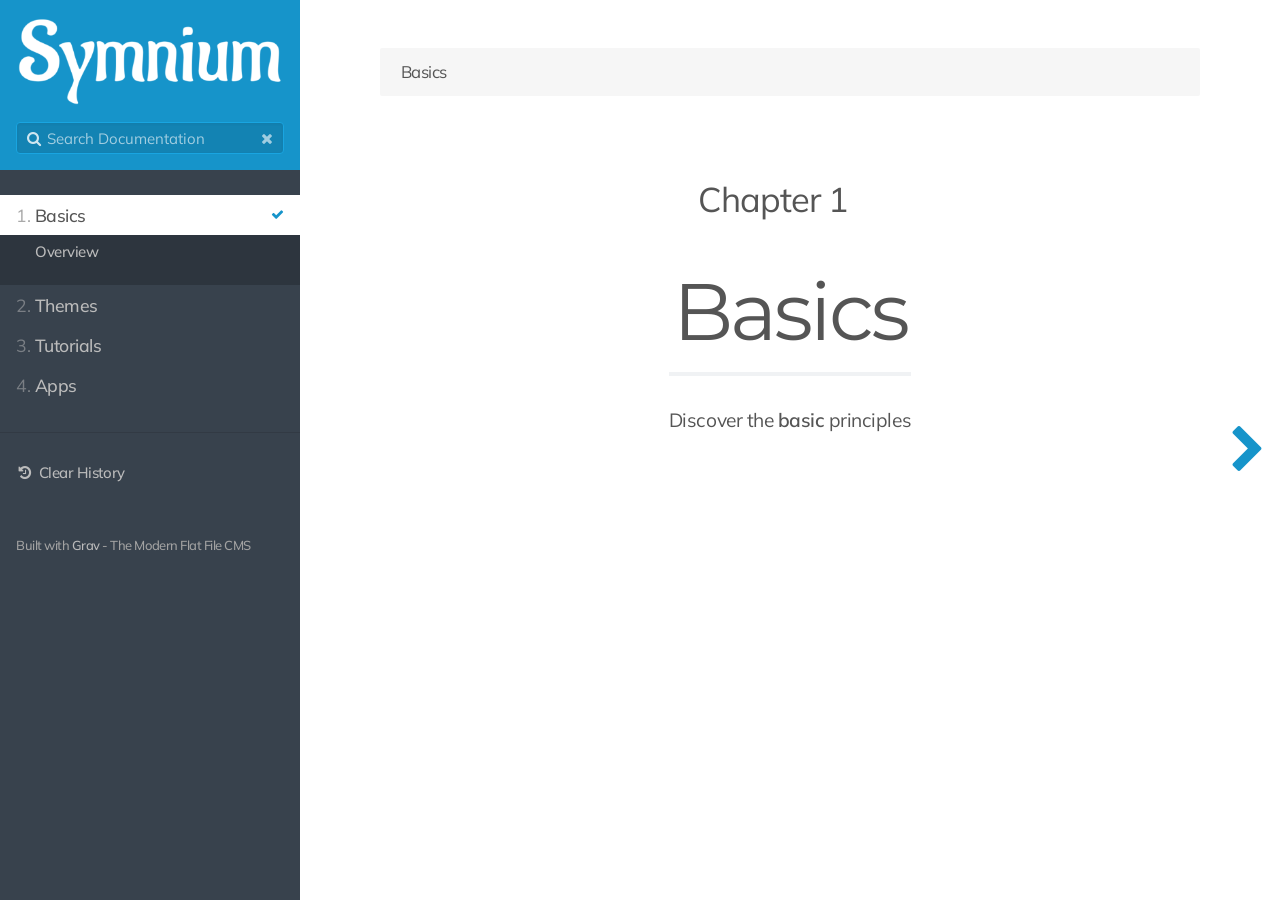
==== commit 6b6d9037: "Removed/Hidden logo from header" ====
--- a/index.html
+++ b/index.html
@@ -6,30 +6,30 @@
         <meta name="generator" content="GravCMS" />
     <meta name="description" content="RTFM Skeleton" />
     <meta name="viewport" content="width=device-width, initial-scale=1, maximum-scale=1, user-scalable=no, shrink-to-fit=no" />
-    <link rel="alternate" type="application/atom+xml" href="http://localhost/js-docs/feed:atom" title="Atom Feed" />
-    <link rel="alternate" type="application/rss+xml" href="http://localhost/js-docs/feed:rss" title="RSS Feed" />
-    <link rel="icon" type="image/png" href="/js-docs/user/themes/learn2/images/favicon.png">
+    <link rel="alternate" type="application/atom+xml" href="./feed:atom.html" title="Atom Feed" />
+    <link rel="alternate" type="application/rss+xml" href="./feed:rss.html" title="RSS Feed" />
+    <link rel="icon" type="image/png" href="user/themes/learn2/images/favicon.png">
 
                                             
             
                                                         
-        <link href="/js-docs/user/themes/learn2/css-compiled/nucleus.css" type="text/css" rel="stylesheet">
-<link href="/js-docs/user/themes/learn2/css-compiled/theme.css" type="text/css" rel="stylesheet">
-<link href="/js-docs/user/themes/learn2/css/font-awesome.min.css" type="text/css" rel="stylesheet">
-<link href="/js-docs/user/plugins/markdown-notices/assets/notices.css" type="text/css" rel="stylesheet">
-<link href="/js-docs/user/plugins/breadcrumbs/css/breadcrumbs.css" type="text/css" rel="stylesheet">
-<link href="/js-docs/user/plugins/highlight/css/learn.css" type="text/css" rel="stylesheet">
-<link href="/js-docs/user/plugins/prism-highlight/css/prism.css" type="text/css" rel="stylesheet">
-<link href="/js-docs/user/themes/learn2/css/featherlight.min.css" type="text/css" rel="stylesheet">
-
-    <script src="/js-docs/system/assets/jquery/jquery-3.x.min.js"></script>
-<script src="/js-docs/user/themes/learn2/js/modernizr.custom.71422.js"></script>
-<script src="/js-docs/user/plugins/anchors/js/anchor.min.js"></script>
-<script src="/js-docs/user/plugins/highlight/js/highlight.pack.js"></script>
-<script src="/js-docs/user/themes/learn2/js/featherlight.min.js"></script>
-<script src="/js-docs/user/themes/learn2/js/clipboard.min.js"></script>
-<script src="/js-docs/user/themes/learn2/js/jquery.scrollbar.min.js"></script>
-<script src="/js-docs/user/themes/learn2/js/learn.js"></script>
+        <link href="user/themes/learn2/css-compiled/nucleus.css" type="text/css" rel="stylesheet">
+<link href="user/themes/learn2/css-compiled/theme.css" type="text/css" rel="stylesheet">
+<link href="user/themes/learn2/css/font-awesome.min.css" type="text/css" rel="stylesheet">
+<link href="user/plugins/markdown-notices/assets/notices.css" type="text/css" rel="stylesheet">
+<link href="user/plugins/breadcrumbs/css/breadcrumbs.css" type="text/css" rel="stylesheet">
+<link href="user/plugins/highlight/css/learn.css" type="text/css" rel="stylesheet">
+<link href="user/plugins/prism-highlight/css/prism.css" type="text/css" rel="stylesheet">
+<link href="user/themes/learn2/css/featherlight.min.css" type="text/css" rel="stylesheet">
+
+    <script src="system/assets/jquery/jquery-3.x.min.js"></script>
+<script src="user/themes/learn2/js/modernizr.custom.71422.js"></script>
+<script src="user/plugins/anchors/js/anchor.min.js"></script>
+<script src="user/plugins/highlight/js/highlight.pack.js"></script>
+<script src="user/themes/learn2/js/featherlight.min.js"></script>
+<script src="user/themes/learn2/js/clipboard.min.js"></script>
+<script src="user/themes/learn2/js/jquery.scrollbar.min.js"></script>
+<script src="user/themes/learn2/js/learn.js"></script>
 <script>
 document.addEventListener('DOMContentLoaded', function() {
                     anchors.options = {
@@ -63,7 +63,7 @@
 	<path d="m185.34 67.248l0.64-0.306c11.56-5.583 19.04-17.434 19.04-30.196 0-18.491-15.06-33.535-33.58-33.535l-42.49-0.0002c-1.62 0-2.93 1.3153-2.93 2.933v91.726c0 1.624 1.31 2.94 2.93 2.94h10.64c1.62 0 2.94-1.316 2.94-2.94v-78.17h28.91c9.42 0 17.07 7.645 17.07 17.046 0 7.84-5.33 14.64-12.97 16.53-1.38 0.348-2.75 0.523-4.1 0.523h-10.64c-1.1 0-2.11 0.622-2.61 1.607-0.5 0.984-0.4 2.164 0.25 3.057l30.17 41.143c0.55 0.754 1.43 1.204 2.36 1.204h13.22c1.11 0 2.12-0.63 2.62-1.611 0.5-0.989 0.4-2.172-0.25-3.06l-21.22-28.891z"/>
 </svg>
 -->
-<img src="/js-docs/user/themes/learn2/images/custom/logo.png"></a>
+<img src="user/themes/learn2/images/custom/logo.png"></a>
                 <div class="searchbox">
     <label for="search-by"><i class="fa fa-search"></i></label>
     <input id="search-by" type="text" placeholder="Search Documentation"
@@ -80,14 +80,14 @@
                     <ul class="topics">
                                 
                                             <li class="dd-item active" data-nav-id="/">
-            <a href="/js-docs/" >
+            <a href="index.html" >
                 <i class="fa fa-check read-icon"></i>
                 <span><b>1. </b>Basics</span>
             </a>
                         <ul>
                     
                                             <li class="dd-item" data-nav-id="/basics/overview">
-            <a href="/js-docs/basics/overview" >
+            <a href="basics/overview.html" >
                 <i class="fa fa-check read-icon"></i>
                 <span><b></b>Overview</span>
             </a>
@@ -96,21 +96,21 @@
             </ul>
                     </li>
                             <li class="dd-item" data-nav-id="/themes">
-            <a href="/js-docs/themes" >
+            <a href="themes.html" >
                 <i class="fa fa-check read-icon"></i>
                 <span><b>2. </b>Themes</span>
             </a>
                         <ul>
                     
                                             <li class="dd-item" data-nav-id="/themes/quark">
-            <a href="/js-docs/themes/quark" >
+            <a href="themes/quark.html" >
                 <i class="fa fa-check read-icon"></i>
                 <span><b></b>Quark</span>
             </a>
                         <ul>
                     
                                             <li class="dd-item" data-nav-id="/themes/quark/typography">
-            <a href="/js-docs/themes/quark/typography" >
+            <a href="themes/quark/typography.html" >
                 <i class="fa fa-check read-icon"></i>
                 <span><b></b>Typography</span>
             </a>
@@ -119,7 +119,7 @@
             </ul>
                     </li>
                             <li class="dd-item" data-nav-id="/themes/canvas">
-            <a href="/js-docs/themes/canvas" >
+            <a href="themes/canvas.html" >
                 <i class="fa fa-check read-icon"></i>
                 <span><b></b>Canvas</span>
             </a>
@@ -128,26 +128,26 @@
             </ul>
                     </li>
                             <li class="dd-item" data-nav-id="/tutorials">
-            <a href="/js-docs/tutorials" >
+            <a href="tutorials.html" >
                 <i class="fa fa-check read-icon"></i>
                 <span><b>3. </b>Tutorials</span>
             </a>
                         <ul>
                     
                                             <li class="dd-item" data-nav-id="/tutorials/gantry ">
-            <a href="/js-docs/tutorials/gantry%20" >
+            <a href="tutorials/gantry&#32;.html" >
                 <i class="fa fa-check read-icon"></i>
                 <span><b></b>Gantry</span>
             </a>
                     </li>
                             <li class="dd-item" data-nav-id="/tutorials/joomla">
-            <a href="/js-docs/tutorials/joomla" >
+            <a href="tutorials/joomla.html" >
                 <i class="fa fa-check read-icon"></i>
                 <span><b></b>Joomla</span>
             </a>
                     </li>
                             <li class="dd-item" data-nav-id="/tutorials/lamp">
-            <a href="/js-docs/tutorials/lamp" >
+            <a href="tutorials/lamp.html" >
                 <i class="fa fa-check read-icon"></i>
                 <span><b></b>LAMP Stack</span>
             </a>
@@ -156,14 +156,14 @@
             </ul>
                     </li>
                             <li class="dd-item" data-nav-id="/apps">
-            <a href="/js-docs/apps" >
+            <a href="apps.html" >
                 <i class="fa fa-check read-icon"></i>
                 <span><b>4. </b>Apps</span>
             </a>
                         <ul>
                     
                                             <li class="dd-item" data-nav-id="/apps/flatpak">
-            <a href="/js-docs/apps/flatpak" >
+            <a href="apps/flatpak.html" >
                 <i class="fa fa-check read-icon"></i>
                 <span><b></b>Flatpak</span>
             </a>
@@ -175,7 +175,7 @@
                             </ul>
                 <hr />
 
-        <a class="padding" href="#" data-clear-history-toggle><i
+        <a class="padding" href="index.html#" data-clear-history-toggle><i
                     class="fa fa-fw fa-history"></i> Clear History</a><br/>
 
         <section id="footer">
@@ -189,7 +189,7 @@
         <div id="overlay"></div>
 
         <div class="padding highlightable">
-            <a href="#" id="sidebar-toggle" data-sidebar-toggle><i class="fa fa-2x fa-bars"></i></a>
+            <a href="index.html#" id="sidebar-toggle" data-sidebar-toggle><i class="fa fa-2x fa-bars"></i></a>
 
                         <div id="top-bar">
                 
@@ -216,13 +216,13 @@
         </div>
         	<div id="navigation">
 	
-		    <a class="nav nav-next" href="/js-docs/basics/overview"><i class="fa fa-chevron-right"></i></a>
+		    <a class="nav nav-next" href="basics/overview.html"><i class="fa fa-chevron-right"></i></a>
 		</div>
     </section>
     
                 
-            <script src="/js-docs/user/plugins/simplesearch/js/simplesearch.js"></script>
-<script src="/js-docs/user/plugins/prism-highlight/js/prism.js"></script>
+            <script src="user/plugins/simplesearch/js/simplesearch.js"></script>
+<script src="user/plugins/prism-highlight/js/prism.js"></script>
 <script>
 var __prism_nodes = null;
 __prism_nodes = document.querySelectorAll('pre:not([class*="language-"])');
--- a/user/themes/learn2/css-compiled/nucleus.css
+++ b/user/themes/learn2/css-compiled/nucleus.css
@@ -0,0 +1,617 @@
+*, *::before, *::after {
+  -webkit-box-sizing: border-box;
+  -moz-box-sizing: border-box;
+  box-sizing: border-box; }
+
+@-webkit-viewport {
+  width: device-width; }
+@-moz-viewport {
+  width: device-width; }
+@-ms-viewport {
+  width: device-width; }
+@-o-viewport {
+  width: device-width; }
+@viewport {
+  width: device-width; }
+html {
+  font-size: 100%;
+  -ms-text-size-adjust: 100%;
+  -webkit-text-size-adjust: 100%; }
+
+body {
+  margin: 0; }
+
+article,
+aside,
+details,
+figcaption,
+figure,
+footer,
+header,
+hgroup,
+main,
+nav,
+section,
+summary {
+  display: block; }
+
+audio,
+canvas,
+progress,
+video {
+  display: inline-block;
+  vertical-align: baseline; }
+
+audio:not([controls]) {
+  display: none;
+  height: 0; }
+
+[hidden],
+template {
+  display: none; }
+
+a {
+  background: transparent;
+  text-decoration: none; }
+
+a:active,
+a:hover {
+  outline: 0; }
+
+abbr[title] {
+  border-bottom: 1px dotted; }
+
+b,
+strong {
+  font-weight: bold; }
+
+dfn {
+  font-style: italic; }
+
+mark {
+  background: #FFFF27;
+  color: #333; }
+
+sub,
+sup {
+  font-size: 0.8rem;
+  line-height: 0;
+  position: relative;
+  vertical-align: baseline; }
+
+sup {
+  top: -0.5em; }
+
+sub {
+  bottom: -0.25em; }
+
+img {
+  border: 0;
+  max-width: 100%; }
+
+svg:not(:root) {
+  overflow: hidden; }
+
+figure {
+  margin: 1em 40px; }
+
+hr {
+  height: 0; }
+
+pre {
+  overflow: auto; }
+
+button,
+input,
+optgroup,
+select,
+textarea {
+  color: inherit;
+  font: inherit;
+  margin: 0; }
+
+button {
+  overflow: visible; }
+
+button,
+select {
+  text-transform: none; }
+
+button,
+html input[type="button"],
+input[type="reset"],
+input[type="submit"] {
+  -webkit-appearance: button;
+  cursor: pointer; }
+
+button[disabled],
+html input[disabled] {
+  cursor: default; }
+
+button::-moz-focus-inner,
+input::-moz-focus-inner {
+  border: 0;
+  padding: 0; }
+
+input {
+  line-height: normal; }
+
+input[type="checkbox"],
+input[type="radio"] {
+  padding: 0; }
+
+input[type="number"]::-webkit-inner-spin-button,
+input[type="number"]::-webkit-outer-spin-button {
+  height: auto; }
+
+input[type="search"] {
+  -webkit-appearance: textfield; }
+
+input[type="search"]::-webkit-search-cancel-button,
+input[type="search"]::-webkit-search-decoration {
+  -webkit-appearance: none; }
+
+legend {
+  border: 0;
+  padding: 0; }
+
+textarea {
+  overflow: auto; }
+
+optgroup {
+  font-weight: bold; }
+
+table {
+  border-collapse: collapse;
+  border-spacing: 0;
+  table-layout: fixed;
+  width: 100%; }
+
+tr, td, th {
+  vertical-align: middle; }
+
+th, td {
+  padding: 0.425rem 0; }
+
+th {
+  text-align: left; }
+
+.container {
+  width: 75em;
+  margin: 0 auto;
+  padding: 0; }
+  @media only all and (min-width: 60em) and (max-width: 74.938em) {
+    .container {
+      width: 60em; } }
+  @media only all and (min-width: 48em) and (max-width: 59.938em) {
+    .container {
+      width: 48em; } }
+  @media only all and (min-width: 30.063em) and (max-width: 47.938em) {
+    .container {
+      width: 30em; } }
+  @media only all and (max-width: 30em) {
+    .container {
+      width: 100%; } }
+
+.grid {
+  display: -webkit-box;
+  display: -moz-box;
+  display: box;
+  display: -webkit-flex;
+  display: -moz-flex;
+  display: -ms-flexbox;
+  display: flex;
+  -webkit-flex-flow: row;
+  -moz-flex-flow: row;
+  flex-flow: row;
+  list-style: none;
+  margin: 0;
+  padding: 0; }
+  @media only all and (max-width: 47.938em) {
+    .grid {
+      -webkit-flex-flow: row wrap;
+      -moz-flex-flow: row wrap;
+      flex-flow: row wrap; } }
+
+.block {
+  -webkit-box-flex: 1;
+  -moz-box-flex: 1;
+  box-flex: 1;
+  -webkit-flex: 1;
+  -moz-flex: 1;
+  -ms-flex: 1;
+  flex: 1;
+  min-width: 0;
+  min-height: 0; }
+  @media only all and (max-width: 47.938em) {
+    .block {
+      -webkit-box-flex: 0;
+      -moz-box-flex: 0;
+      box-flex: 0;
+      -webkit-flex: 0 100%;
+      -moz-flex: 0 100%;
+      -ms-flex: 0 100%;
+      flex: 0 100%; } }
+
+.content {
+  margin: 0.625rem;
+  padding: 0.938rem; }
+
+@media only all and (max-width: 47.938em) {
+  body [class*="size-"] {
+    -webkit-box-flex: 0;
+    -moz-box-flex: 0;
+    box-flex: 0;
+    -webkit-flex: 0 100%;
+    -moz-flex: 0 100%;
+    -ms-flex: 0 100%;
+    flex: 0 100%; } }
+
+.size-1-2 {
+  -webkit-box-flex: 0;
+  -moz-box-flex: 0;
+  box-flex: 0;
+  -webkit-flex: 0 50%;
+  -moz-flex: 0 50%;
+  -ms-flex: 0 50%;
+  flex: 0 50%; }
+
+.size-1-3 {
+  -webkit-box-flex: 0;
+  -moz-box-flex: 0;
+  box-flex: 0;
+  -webkit-flex: 0 33.33333%;
+  -moz-flex: 0 33.33333%;
+  -ms-flex: 0 33.33333%;
+  flex: 0 33.33333%; }
+
+.size-1-4 {
+  -webkit-box-flex: 0;
+  -moz-box-flex: 0;
+  box-flex: 0;
+  -webkit-flex: 0 25%;
+  -moz-flex: 0 25%;
+  -ms-flex: 0 25%;
+  flex: 0 25%; }
+
+.size-1-5 {
+  -webkit-box-flex: 0;
+  -moz-box-flex: 0;
+  box-flex: 0;
+  -webkit-flex: 0 20%;
+  -moz-flex: 0 20%;
+  -ms-flex: 0 20%;
+  flex: 0 20%; }
+
+.size-1-6 {
+  -webkit-box-flex: 0;
+  -moz-box-flex: 0;
+  box-flex: 0;
+  -webkit-flex: 0 16.66667%;
+  -moz-flex: 0 16.66667%;
+  -ms-flex: 0 16.66667%;
+  flex: 0 16.66667%; }
+
+.size-1-7 {
+  -webkit-box-flex: 0;
+  -moz-box-flex: 0;
+  box-flex: 0;
+  -webkit-flex: 0 14.28571%;
+  -moz-flex: 0 14.28571%;
+  -ms-flex: 0 14.28571%;
+  flex: 0 14.28571%; }
+
+.size-1-8 {
+  -webkit-box-flex: 0;
+  -moz-box-flex: 0;
+  box-flex: 0;
+  -webkit-flex: 0 12.5%;
+  -moz-flex: 0 12.5%;
+  -ms-flex: 0 12.5%;
+  flex: 0 12.5%; }
+
+.size-1-9 {
+  -webkit-box-flex: 0;
+  -moz-box-flex: 0;
+  box-flex: 0;
+  -webkit-flex: 0 11.11111%;
+  -moz-flex: 0 11.11111%;
+  -ms-flex: 0 11.11111%;
+  flex: 0 11.11111%; }
+
+.size-1-10 {
+  -webkit-box-flex: 0;
+  -moz-box-flex: 0;
+  box-flex: 0;
+  -webkit-flex: 0 10%;
+  -moz-flex: 0 10%;
+  -ms-flex: 0 10%;
+  flex: 0 10%; }
+
+.size-1-11 {
+  -webkit-box-flex: 0;
+  -moz-box-flex: 0;
+  box-flex: 0;
+  -webkit-flex: 0 9.09091%;
+  -moz-flex: 0 9.09091%;
+  -ms-flex: 0 9.09091%;
+  flex: 0 9.09091%; }
+
+.size-1-12 {
+  -webkit-box-flex: 0;
+  -moz-box-flex: 0;
+  box-flex: 0;
+  -webkit-flex: 0 8.33333%;
+  -moz-flex: 0 8.33333%;
+  -ms-flex: 0 8.33333%;
+  flex: 0 8.33333%; }
+
+@media only all and (min-width: 48em) and (max-width: 59.938em) {
+  .size-tablet-1-2 {
+    -webkit-box-flex: 0;
+    -moz-box-flex: 0;
+    box-flex: 0;
+    -webkit-flex: 0 50%;
+    -moz-flex: 0 50%;
+    -ms-flex: 0 50%;
+    flex: 0 50%; }
+
+  .size-tablet-1-3 {
+    -webkit-box-flex: 0;
+    -moz-box-flex: 0;
+    box-flex: 0;
+    -webkit-flex: 0 33.33333%;
+    -moz-flex: 0 33.33333%;
+    -ms-flex: 0 33.33333%;
+    flex: 0 33.33333%; }
+
+  .size-tablet-1-4 {
+    -webkit-box-flex: 0;
+    -moz-box-flex: 0;
+    box-flex: 0;
+    -webkit-flex: 0 25%;
+    -moz-flex: 0 25%;
+    -ms-flex: 0 25%;
+    flex: 0 25%; }
+
+  .size-tablet-1-5 {
+    -webkit-box-flex: 0;
+    -moz-box-flex: 0;
+    box-flex: 0;
+    -webkit-flex: 0 20%;
+    -moz-flex: 0 20%;
+    -ms-flex: 0 20%;
+    flex: 0 20%; }
+
+  .size-tablet-1-6 {
+    -webkit-box-flex: 0;
+    -moz-box-flex: 0;
+    box-flex: 0;
+    -webkit-flex: 0 16.66667%;
+    -moz-flex: 0 16.66667%;
+    -ms-flex: 0 16.66667%;
+    flex: 0 16.66667%; }
+
+  .size-tablet-1-7 {
+    -webkit-box-flex: 0;
+    -moz-box-flex: 0;
+    box-flex: 0;
+    -webkit-flex: 0 14.28571%;
+    -moz-flex: 0 14.28571%;
+    -ms-flex: 0 14.28571%;
+    flex: 0 14.28571%; }
+
+  .size-tablet-1-8 {
+    -webkit-box-flex: 0;
+    -moz-box-flex: 0;
+    box-flex: 0;
+    -webkit-flex: 0 12.5%;
+    -moz-flex: 0 12.5%;
+    -ms-flex: 0 12.5%;
+    flex: 0 12.5%; }
+
+  .size-tablet-1-9 {
+    -webkit-box-flex: 0;
+    -moz-box-flex: 0;
+    box-flex: 0;
+    -webkit-flex: 0 11.11111%;
+    -moz-flex: 0 11.11111%;
+    -ms-flex: 0 11.11111%;
+    flex: 0 11.11111%; }
+
+  .size-tablet-1-10 {
+    -webkit-box-flex: 0;
+    -moz-box-flex: 0;
+    box-flex: 0;
+    -webkit-flex: 0 10%;
+    -moz-flex: 0 10%;
+    -ms-flex: 0 10%;
+    flex: 0 10%; }
+
+  .size-tablet-1-11 {
+    -webkit-box-flex: 0;
+    -moz-box-flex: 0;
+    box-flex: 0;
+    -webkit-flex: 0 9.09091%;
+    -moz-flex: 0 9.09091%;
+    -ms-flex: 0 9.09091%;
+    flex: 0 9.09091%; }
+
+  .size-tablet-1-12 {
+    -webkit-box-flex: 0;
+    -moz-box-flex: 0;
+    box-flex: 0;
+    -webkit-flex: 0 8.33333%;
+    -moz-flex: 0 8.33333%;
+    -ms-flex: 0 8.33333%;
+    flex: 0 8.33333%; } }
+@media only all and (max-width: 47.938em) {
+  @supports not (flex-wrap: wrap) {
+    .grid {
+      display: block;
+      -webkit-box-lines: inherit;
+      -moz-box-lines: inherit;
+      box-lines: inherit;
+      -webkit-flex-wrap: inherit;
+      -moz-flex-wrap: inherit;
+      -ms-flex-wrap: inherit;
+      flex-wrap: inherit; }
+
+    .block {
+      display: block;
+      -webkit-box-flex: inherit;
+      -moz-box-flex: inherit;
+      box-flex: inherit;
+      -webkit-flex: inherit;
+      -moz-flex: inherit;
+      -ms-flex: inherit;
+      flex: inherit; } } }
+.first-block {
+  -webkit-box-ordinal-group: 0;
+  -webkit-order: -1;
+  -ms-flex-order: -1;
+  order: -1; }
+
+.last-block {
+  -webkit-box-ordinal-group: 2;
+  -webkit-order: 1;
+  -ms-flex-order: 1;
+  order: 1; }
+
+.fixed-blocks {
+  -webkit-flex-flow: row wrap;
+  -moz-flex-flow: row wrap;
+  flex-flow: row wrap; }
+  .fixed-blocks .block {
+    -webkit-box-flex: inherit;
+    -moz-box-flex: inherit;
+    box-flex: inherit;
+    -webkit-flex: inherit;
+    -moz-flex: inherit;
+    -ms-flex: inherit;
+    flex: inherit;
+    width: 25%; }
+    @media only all and (min-width: 60em) and (max-width: 74.938em) {
+      .fixed-blocks .block {
+        width: 33.33333%; } }
+    @media only all and (min-width: 48em) and (max-width: 59.938em) {
+      .fixed-blocks .block {
+        width: 50%; } }
+    @media only all and (max-width: 47.938em) {
+      .fixed-blocks .block {
+        width: 100%; } }
+
+body {
+  font-size: 1.05rem;
+  line-height: 1.7; }
+
+h1, h2, h3, h4, h5, h6 {
+  margin: 0.85rem 0 1.7rem 0;
+  text-rendering: optimizeLegibility; }
+
+h1 {
+  font-size: 3.25rem; }
+
+h2 {
+  font-size: 2.55rem; }
+
+h3 {
+  font-size: 2.15rem; }
+
+h4 {
+  font-size: 1.8rem; }
+
+h5 {
+  font-size: 1.4rem; }
+
+h6 {
+  font-size: 0.9rem; }
+
+p {
+  margin: 1.7rem 0; }
+
+ul, ol {
+  margin-top: 1.7rem;
+  margin-bottom: 1.7rem; }
+  ul ul, ul ol, ol ul, ol ol {
+    margin-top: 0;
+    margin-bottom: 0; }
+
+blockquote {
+  margin: 1.7rem 0;
+  padding-left: 0.85rem; }
+
+cite {
+  display: block;
+  font-size: 0.925rem; }
+  cite:before {
+    content: "\2014 \0020"; }
+
+pre {
+  margin: 1.7rem 0;
+  padding: 0.938rem; }
+
+code {
+  vertical-align: bottom; }
+
+small {
+  font-size: 0.925rem; }
+
+hr {
+  border-left: none;
+  border-right: none;
+  border-top: none;
+  margin: 1.7rem 0; }
+
+fieldset {
+  border: 0;
+  padding: 0.938rem;
+  margin: 0 0 1.7rem 0; }
+
+input,
+label,
+select {
+  display: block; }
+
+label {
+  margin-bottom: 0.425rem; }
+  label.required:after {
+    content: "*"; }
+  label abbr {
+    display: none; }
+
+textarea, input[type="email"], input[type="number"], input[type="password"], input[type="search"], input[type="tel"], input[type="text"], input[type="url"], input[type="color"], input[type="date"], input[type="datetime"], input[type="datetime-local"], input[type="month"], input[type="time"], input[type="week"], select[multiple=multiple] {
+  -webkit-transition: border-color;
+  -moz-transition: border-color;
+  transition: border-color;
+  border-radius: 0.1875rem;
+  margin-bottom: 0.85rem;
+  padding: 0.425rem 0.425rem;
+  width: 100%; }
+  textarea:focus, input[type="email"]:focus, input[type="number"]:focus, input[type="password"]:focus, input[type="search"]:focus, input[type="tel"]:focus, input[type="text"]:focus, input[type="url"]:focus, input[type="color"]:focus, input[type="date"]:focus, input[type="datetime"]:focus, input[type="datetime-local"]:focus, input[type="month"]:focus, input[type="time"]:focus, input[type="week"]:focus, select[multiple=multiple]:focus {
+    outline: none; }
+
+textarea {
+  resize: vertical; }
+
+input[type="checkbox"], input[type="radio"] {
+  display: inline;
+  margin-right: 0.425rem; }
+
+input[type="file"] {
+  width: 100%; }
+
+select {
+  width: auto;
+  max-width: 100%;
+  margin-bottom: 1.7rem; }
+
+button,
+input[type="submit"] {
+  cursor: pointer;
+  user-select: none;
+  vertical-align: middle;
+  white-space: nowrap;
+  border: inherit; }
+
+/*# sourceMappingURL=nucleus.css.map */
--- a/user/themes/learn2/css-compiled/theme.css
+++ b/user/themes/learn2/css-compiled/theme.css
@@ -0,0 +1,940 @@
+@charset "UTF-8";
+@import url(http://fonts.googleapis.com/css?family=Montserrat:400|Muli:300,400|Inconsolata);
+#top-github-link, #body #breadcrumbs {
+  position: relative;
+  top: 50%;
+  -webkit-transform: translateY(-50%);
+  -moz-transform: translateY(-50%);
+  -o-transform: translateY(-50%);
+  -ms-transform: translateY(-50%);
+  transform: translateY(-50%); }
+
+.button, .button-secondary {
+  display: inline-block;
+  padding: 7px 12px; }
+  .button:active, .button-secondary:active {
+    margin: 2px 0 -2px 0; }
+
+body {
+  background: #fff;
+  color: #555;
+  -webkit-font-smoothing: antialiased;
+  -moz-osx-font-smoothing: grayscale; }
+
+a {
+  color: #1694CA; }
+  a:hover {
+    color: #0e6185; }
+
+pre {
+  position: relative; }
+
+.bg {
+  background: #fff;
+  border: 1px solid #eaeaea; }
+
+b, strong, label, th {
+  font-weight: 600; }
+
+.default-animation, #header #logo-svg, #header #logo-svg path, #sidebar, #sidebar ul, #body, #body .padding, #body .nav {
+  -webkit-transition: all 0.5s ease;
+  -moz-transition: all 0.5s ease;
+  transition: all 0.5s ease; }
+
+fieldset {
+  border: 1px solid #ddd; }
+
+textarea, input[type="email"], input[type="number"], input[type="password"], input[type="search"], input[type="tel"], input[type="text"], input[type="url"], input[type="color"], input[type="date"], input[type="datetime"], input[type="datetime-local"], input[type="month"], input[type="time"], input[type="week"], select[multiple=multiple] {
+  background-color: white;
+  border: 1px solid #ddd;
+  box-shadow: inset 0 1px 3px rgba(0, 0, 0, 0.06); }
+  textarea:hover, input[type="email"]:hover, input[type="number"]:hover, input[type="password"]:hover, input[type="search"]:hover, input[type="tel"]:hover, input[type="text"]:hover, input[type="url"]:hover, input[type="color"]:hover, input[type="date"]:hover, input[type="datetime"]:hover, input[type="datetime-local"]:hover, input[type="month"]:hover, input[type="time"]:hover, input[type="week"]:hover, select[multiple=multiple]:hover {
+    border-color: #c4c4c4; }
+  textarea:focus, input[type="email"]:focus, input[type="number"]:focus, input[type="password"]:focus, input[type="search"]:focus, input[type="tel"]:focus, input[type="text"]:focus, input[type="url"]:focus, input[type="color"]:focus, input[type="date"]:focus, input[type="datetime"]:focus, input[type="datetime-local"]:focus, input[type="month"]:focus, input[type="time"]:focus, input[type="week"]:focus, select[multiple=multiple]:focus {
+    border-color: #1694CA;
+    box-shadow: inset 0 1px 3px rgba(0, 0, 0, 0.06), 0 0 5px rgba(19, 131, 179, 0.7); }
+
+#header {
+  background: #1694CA;
+  color: #fff;
+  text-align: center;
+  padding: 1rem; }
+  #header a {
+    display: inline-block; }
+  #header #logo-svg {
+    width: 8rem;
+    height: 2rem; }
+    #header #logo-svg path {
+      fill: #fff; }
+
+.searchbox {
+  margin-top: 0.5rem;
+  position: relative;
+  border: 1px solid #19a5e1;
+  background: #1383b3;
+  border-radius: 4px; }
+  .searchbox label {
+    color: rgba(255, 255, 255, 0.8);
+    position: absolute;
+    left: 10px;
+    top: 3px; }
+  .searchbox span {
+    color: rgba(255, 255, 255, 0.6);
+    position: absolute;
+    right: 10px;
+    top: 3px;
+    cursor: pointer; }
+    .searchbox span:hover {
+      color: rgba(255, 255, 255, 0.9); }
+  .searchbox input {
+    display: inline-block;
+    color: #fff;
+    width: 100%;
+    height: 30px;
+    background: transparent;
+    border: 0;
+    padding: 0 25px 0 30px;
+    margin: 0;
+    font-weight: 400; }
+    .searchbox input::-webkit-input-placeholder {
+      color: rgba(255, 255, 255, 0.6); }
+    .searchbox input::-moz-placeholder {
+      color: rgba(255, 255, 255, 0.6); }
+    .searchbox input:-moz-placeholder {
+      color: rgba(255, 255, 255, 0.6); }
+    .searchbox input:-ms-input-placeholder {
+      color: rgba(255, 255, 255, 0.6); }
+
+#sidebar-toggle {
+  display: none; }
+  @media only all and (max-width: 47.938em) {
+    #sidebar-toggle {
+      display: inline-block; } }
+
+#sidebar {
+  background-color: #38424D;
+  position: fixed;
+  top: 0;
+  width: 300px;
+  bottom: 0;
+  left: 0;
+  font-weight: 500;
+  font-size: 15px; }
+  #sidebar a {
+    color: #bbbbbb; }
+    #sidebar a:hover {
+      color: #d5d5d5; }
+    #sidebar a.subtitle {
+      color: rgba(187, 187, 187, 0.6); }
+  #sidebar hr {
+    border-bottom: 1px solid #323a44; }
+  #sidebar a.padding {
+    padding: 0 1rem; }
+  #sidebar h5 {
+    margin: 2rem 0 0;
+    position: relative;
+    line-height: 2; }
+    #sidebar h5 a {
+      display: block;
+      margin-left: 0;
+      margin-right: 0;
+      padding-left: 1rem;
+      padding-right: 1rem; }
+    #sidebar h5 i {
+      color: rgba(187, 187, 187, 0.6);
+      position: absolute;
+      right: 0.6rem;
+      top: 0.7rem;
+      font-size: 80%; }
+    #sidebar h5.parent a {
+      background: #293038;
+      color: #c8c8c8 !important; }
+    #sidebar h5.active a {
+      background: #fff;
+      color: #555 !important; }
+    #sidebar h5.active i {
+      color: #555 !important; }
+  #sidebar h5 + ul.topics {
+    display: none;
+    margin-top: 0; }
+  #sidebar h5.parent + ul.topics, #sidebar h5.active + ul.topics {
+    display: block; }
+  #sidebar ul {
+    list-style: none;
+    padding: 0;
+    margin: 0; }
+    #sidebar ul.searched a {
+      color: #888888; }
+    #sidebar ul.searched .search-match a {
+      color: #d5d5d5; }
+      #sidebar ul.searched .search-match a:hover {
+        color: #eeeeee; }
+    #sidebar ul.topics {
+      margin: 0 1rem; }
+      #sidebar ul.topics.searched ul {
+        display: block; }
+      #sidebar ul.topics ul {
+        display: none;
+        padding-bottom: 1rem; }
+        #sidebar ul.topics ul ul {
+          padding-bottom: 0; }
+      #sidebar ul.topics li.parent ul, #sidebar ul.topics > li.active ul {
+        display: block; }
+      #sidebar ul.topics > li > a {
+        line-height: 2rem;
+        font-size: 1.1rem; }
+        #sidebar ul.topics > li > a b {
+          opacity: 0.5;
+          font-weight: normal; }
+        #sidebar ul.topics > li > a .fa {
+          margin-top: 9px; }
+      #sidebar ul.topics > li.parent, #sidebar ul.topics > li.active {
+        background: #2d353e;
+        margin-left: -1rem;
+        margin-right: -1rem;
+        padding-left: 1rem;
+        padding-right: 1rem; }
+    #sidebar ul li.active > a {
+      background: #fff;
+      color: #555 !important;
+      margin-left: -1rem;
+      margin-right: -1rem;
+      padding-left: 1rem;
+      padding-right: 1rem; }
+    #sidebar ul li {
+      padding: 0; }
+      #sidebar ul li.visited + span {
+        margin-right: 16px; }
+      #sidebar ul li a {
+        display: block;
+        padding: 2px 0; }
+        #sidebar ul li a span {
+          text-overflow: ellipsis;
+          overflow: hidden;
+          white-space: nowrap;
+          display: block; }
+      #sidebar ul li > a {
+        padding: 4px 0; }
+      #sidebar ul li .fa {
+        display: none;
+        float: right;
+        font-size: 13px;
+        min-width: 16px;
+        margin: 4px 0 0 0;
+        text-align: right; }
+      #sidebar ul li.visited > a .read-icon {
+        color: #1694CA;
+        display: inline; }
+      #sidebar ul li li {
+        padding-left: 1rem;
+        text-indent: 0.2rem; }
+
+#main {
+  background: #f7f7f7;
+  margin: 0 0 1.563rem 0; }
+
+#body {
+  position: relative;
+  margin-left: 300px;
+  min-height: 100%; }
+  #body img, #body .video-container {
+    margin: 3rem auto;
+    display: block;
+    text-align: center; }
+    #body img.border, #body .video-container.border {
+      border: 2px solid #e6e6e6 !important;
+      padding: 2px; }
+    #body img.shadow, #body .video-container.shadow {
+      box-shadow: 0 10px 30px rgba(0, 0, 0, 0.1); }
+  #body .bordered {
+    border: 1px solid #ccc; }
+  #body .padding {
+    padding: 3rem 6rem; }
+    @media only all and (max-width: 59.938em) {
+      #body .padding {
+        position: static;
+        padding: 15px 3rem; } }
+    @media only all and (max-width: 47.938em) {
+      #body .padding {
+        padding: 5px 1rem; } }
+  #body h1 + hr {
+    margin-top: -1.7rem;
+    margin-bottom: 3rem; }
+  @media only all and (max-width: 59.938em) {
+    #body #navigation {
+      position: static;
+      margin-right: 0 !important;
+      width: 100%;
+      display: table; } }
+  #body .nav {
+    position: fixed;
+    top: 0;
+    bottom: 0;
+    width: 4rem;
+    font-size: 50px;
+    height: 100%;
+    cursor: pointer;
+    display: table;
+    text-align: center; }
+    #body .nav > i {
+      display: table-cell;
+      vertical-align: middle;
+      text-align: center; }
+    @media only all and (max-width: 59.938em) {
+      #body .nav {
+        display: table-cell;
+        position: static;
+        top: auto;
+        width: 50%;
+        text-align: center;
+        height: 100px;
+        line-height: 100px;
+        padding-top: 0; }
+        #body .nav > i {
+          display: inline-block; } }
+    #body .nav:hover {
+      background: #F6F6F6; }
+    #body .nav.nav-pref {
+      left: 0; }
+    #body .nav.nav-next {
+      right: 0; }
+
+#body-inner {
+  margin-bottom: 5rem; }
+
+#chapter {
+  display: flex;
+  align-items: center;
+  justify-content: center;
+  height: 100%;
+  padding: 2rem 0; }
+  #chapter #body-inner {
+    padding-bottom: 3rem;
+    max-width: 80%; }
+  #chapter h3 {
+    font-family: "Muli", "Helvetica", "Tahoma", "Geneva", "Arial", sans-serif;
+    font-weight: 400;
+    text-align: center; }
+  #chapter h1 {
+    font-size: 5rem;
+    border-bottom: 4px solid #F0F2F4; }
+  #chapter p {
+    text-align: center;
+    font-size: 1.2rem; }
+
+#footer {
+  padding: 3rem 1rem;
+  color: #a2a2a2;
+  font-size: 13px; }
+  #footer p {
+    margin: 0; }
+
+body {
+  font-family: "Muli", "Helvetica", "Tahoma", "Geneva", "Arial", sans-serif;
+  letter-spacing: -0.03rem;
+  font-weight: 400; }
+
+h1, h2, h3, h4, h5, h6 {
+  font-family: "Montserrat", "Helvetica", "Tahoma", "Geneva", "Arial", sans-serif;
+  font-weight: 400;
+  text-rendering: optimizeLegibility;
+  line-height: 150%;
+  letter-spacing: -0px; }
+
+h1 {
+  text-align: center;
+  letter-spacing: -3px; }
+
+h2 {
+  letter-spacing: -2px; }
+
+h3 {
+  letter-spacing: -1px; }
+
+blockquote {
+  border-left: 10px solid #F0F2F4; }
+  blockquote p {
+    font-size: 1.1rem;
+    color: #999; }
+  blockquote cite {
+    display: block;
+    text-align: right;
+    color: #666;
+    font-size: 1.2rem; }
+
+blockquote {
+  position: relative; }
+
+blockquote blockquote {
+  position: static; }
+
+blockquote > blockquote > blockquote {
+  margin: 0; }
+  blockquote > blockquote > blockquote p {
+    padding: 15px;
+    display: block;
+    font-size: 1rem;
+    margin-top: 0rem;
+    margin-bottom: 0rem;
+    color: #666; }
+    blockquote > blockquote > blockquote p:first-child:before {
+      position: absolute;
+      top: 2px;
+      color: #fff;
+      font-family: FontAwesome;
+      content: '';
+      left: 10px; }
+    blockquote > blockquote > blockquote p:first-child:after {
+      position: absolute;
+      top: 2px;
+      color: #fff;
+      left: 2rem;
+      font-weight: bold;
+      content: 'Info'; }
+  blockquote > blockquote > blockquote > p {
+    margin-left: -71px;
+    border-top: 30px solid #F0B37E;
+    background: #FFF2DB; }
+  blockquote > blockquote > blockquote > blockquote > p {
+    margin-left: -94px;
+    border-top: 30px solid rgba(217, 83, 79, 0.8);
+    background: #FAE2E2; }
+    blockquote > blockquote > blockquote > blockquote > p:first-child:after {
+      content: 'Warning'; }
+  blockquote > blockquote > blockquote > blockquote > blockquote > p {
+    margin-left: -118px;
+    border-top: 30px solid #6AB0DE;
+    background: #E7F2FA; }
+    blockquote > blockquote > blockquote > blockquote > blockquote > p:first-child:after {
+      content: 'Note'; }
+  blockquote > blockquote > blockquote > blockquote > blockquote > blockquote > p {
+    margin-left: -142px;
+    border-top: 30px solid rgba(92, 184, 92, 0.8);
+    background: #E6F9E6; }
+    blockquote > blockquote > blockquote > blockquote > blockquote > blockquote > p:first-child:after {
+      content: 'Tip'; }
+
+code,
+kbd,
+pre,
+samp {
+  font-family: "Inconsolata", monospace; }
+
+code {
+  background: #f9f2f4;
+  color: #9c1d3d;
+  padding: .2rem .4rem;
+  border-radius: 3px; }
+
+pre {
+  padding: 1rem;
+  margin: 2rem 0;
+  background: #f6f6f6;
+  border: 1px solid #ddd;
+  border-radius: 2px;
+  line-height: 1.15;
+  font-size: 1rem; }
+  pre code {
+    color: #237794;
+    background: inherit;
+    font-size: 1rem; }
+
+hr {
+  border-bottom: 4px solid #F0F2F4; }
+
+.page-title {
+  margin-top: -25px;
+  padding: 25px;
+  float: left;
+  clear: both;
+  background: #1694CA;
+  color: #fff; }
+
+#body a.anchor-link {
+  color: #ccc; }
+#body a.anchor-link:hover {
+  color: #1694CA; }
+
+.scrollbar-inner > .scroll-element .scroll-element_track {
+  background-color: rgba(255, 255, 255, 0.3); }
+
+.scrollbar-inner > .scroll-element .scroll-bar {
+  background-color: #b5d1eb; }
+
+.scrollbar-inner > .scroll-element:hover .scroll-bar {
+  background-color: #ccc; }
+
+.scrollbar-inner > .scroll-element.scroll-draggable .scroll-bar {
+  background-color: #ccc; }
+
+table {
+  border: 1px solid #eaeaea;
+  table-layout: auto; }
+
+th {
+  background: #f7f7f7;
+  padding: 0.5rem; }
+
+td {
+  padding: 0.5rem;
+  border: 1px solid #eaeaea; }
+
+.button {
+  background: #1694CA;
+  color: #fff;
+  box-shadow: 0 3px 0 #1380ae; }
+  .button:hover {
+    background: #1380ae;
+    box-shadow: 0 3px 0 #106c93;
+    color: #fff; }
+  .button:active {
+    box-shadow: 0 1px 0 #106c93; }
+
+.button-secondary {
+  background: #F8B450;
+  color: #fff;
+  box-shadow: 0 3px 0 #f7a733; }
+  .button-secondary:hover {
+    background: #f7a733;
+    box-shadow: 0 3px 0 #f69b15;
+    color: #fff; }
+  .button-secondary:active {
+    box-shadow: 0 1px 0 #f69b15; }
+
+.bullets {
+  margin: 1.7rem 0;
+  margin-left: -0.85rem;
+  margin-right: -0.85rem;
+  overflow: auto; }
+
+.bullet {
+  float: left;
+  padding: 0 0.85rem; }
+
+.two-column-bullet {
+  width: 50%; }
+  @media only all and (max-width: 47.938em) {
+    .two-column-bullet {
+      width: 100%; } }
+
+.three-column-bullet {
+  width: 33.33333%; }
+  @media only all and (max-width: 47.938em) {
+    .three-column-bullet {
+      width: 100%; } }
+
+.four-column-bullet {
+  width: 25%; }
+  @media only all and (max-width: 47.938em) {
+    .four-column-bullet {
+      width: 100%; } }
+
+.bullet-icon {
+  float: left;
+  background: #1694CA;
+  padding: 0.875rem;
+  width: 3.5rem;
+  height: 3.5rem;
+  border-radius: 50%;
+  color: #fff;
+  font-size: 1.75rem;
+  text-align: center; }
+
+.bullet-icon-1 {
+  background: #1694CA; }
+
+.bullet-icon-2 {
+  background: #16cac4; }
+
+.bullet-icon-3 {
+  background: #b2ca16; }
+
+.bullet-content {
+  margin-left: 4.55rem; }
+
+.tooltipped {
+  position: relative; }
+
+.tooltipped:after {
+  position: absolute;
+  z-index: 1000000;
+  display: none;
+  padding: 5px 8px;
+  font: normal normal 11px/1.5 "Muli", "Helvetica", "Tahoma", "Geneva", "Arial", sans-serif;
+  color: #fff;
+  text-align: center;
+  text-decoration: none;
+  text-shadow: none;
+  text-transform: none;
+  letter-spacing: normal;
+  word-wrap: break-word;
+  white-space: pre;
+  pointer-events: none;
+  content: attr(aria-label);
+  background: rgba(0, 0, 0, 0.8);
+  border-radius: 3px;
+  -webkit-font-smoothing: subpixel-antialiased; }
+
+.tooltipped:before {
+  position: absolute;
+  z-index: 1000001;
+  display: none;
+  width: 0;
+  height: 0;
+  color: rgba(0, 0, 0, 0.8);
+  pointer-events: none;
+  content: "";
+  border: 5px solid transparent; }
+
+.tooltipped:hover:before, .tooltipped:hover:after,
+.tooltipped:active:before,
+.tooltipped:active:after,
+.tooltipped:focus:before,
+.tooltipped:focus:after {
+  display: inline-block;
+  text-decoration: none; }
+
+.tooltipped-s:after,
+.tooltipped-se:after,
+.tooltipped-sw:after {
+  top: 100%;
+  right: 50%;
+  margin-top: 5px; }
+.tooltipped-s:before,
+.tooltipped-se:before,
+.tooltipped-sw:before {
+  top: auto;
+  right: 50%;
+  bottom: -5px;
+  margin-right: -5px;
+  border-bottom-color: rgba(0, 0, 0, 0.8); }
+
+.tooltipped-se:after {
+  right: auto;
+  left: 50%;
+  margin-left: -15px; }
+
+.tooltipped-sw:after {
+  margin-right: -15px; }
+
+.tooltipped-n:after,
+.tooltipped-ne:after,
+.tooltipped-nw:after {
+  right: 50%;
+  bottom: 100%;
+  margin-bottom: 5px; }
+.tooltipped-n:before,
+.tooltipped-ne:before,
+.tooltipped-nw:before {
+  top: -5px;
+  right: 50%;
+  bottom: auto;
+  margin-right: -5px;
+  border-top-color: rgba(0, 0, 0, 0.8); }
+
+.tooltipped-ne:after {
+  right: auto;
+  left: 50%;
+  margin-left: -15px; }
+
+.tooltipped-nw:after {
+  margin-right: -15px; }
+
+.tooltipped-s:after,
+.tooltipped-n:after {
+  transform: translateX(50%); }
+
+.tooltipped-w:after {
+  right: 100%;
+  bottom: 50%;
+  margin-right: 5px;
+  transform: translateY(50%); }
+.tooltipped-w:before {
+  top: 50%;
+  bottom: 50%;
+  left: -5px;
+  margin-top: -5px;
+  border-left-color: rgba(0, 0, 0, 0.8); }
+
+.tooltipped-e:after {
+  bottom: 50%;
+  left: 100%;
+  margin-left: 5px;
+  transform: translateY(50%); }
+.tooltipped-e:before {
+  top: 50%;
+  right: -5px;
+  bottom: 50%;
+  margin-top: -5px;
+  border-right-color: rgba(0, 0, 0, 0.8); }
+
+/*************** SCROLLBAR BASE CSS ***************/
+.highlightable {
+  padding: 25px 0 15px; }
+
+.scroll-wrapper {
+  overflow: hidden !important;
+  padding: 0 !important;
+  position: relative; }
+
+.scroll-wrapper > .scroll-content {
+  border: none !important;
+  box-sizing: content-box !important;
+  height: auto;
+  left: 0;
+  margin: 0;
+  max-height: none;
+  max-width: none !important;
+  overflow: scroll !important;
+  padding: 0;
+  position: relative !important;
+  top: 0;
+  width: auto !important; }
+
+.scroll-wrapper > .scroll-content::-webkit-scrollbar {
+  height: 0;
+  width: 0; }
+
+.scroll-element {
+  display: none; }
+
+.scroll-element, .scroll-element div {
+  box-sizing: content-box; }
+
+.scroll-element.scroll-x.scroll-scrollx_visible,
+.scroll-element.scroll-y.scroll-scrolly_visible {
+  display: block; }
+
+.scroll-element .scroll-bar,
+.scroll-element .scroll-arrow {
+  cursor: default; }
+
+.scroll-textarea > .scroll-content {
+  overflow: hidden !important; }
+
+.scroll-textarea > .scroll-content > textarea {
+  border: none !important;
+  box-sizing: border-box;
+  height: 100% !important;
+  margin: 0;
+  max-height: none !important;
+  max-width: none !important;
+  overflow: scroll !important;
+  outline: none;
+  padding: 2px;
+  position: relative !important;
+  top: 0;
+  width: 100% !important; }
+
+.scroll-textarea > .scroll-content > textarea::-webkit-scrollbar {
+  height: 0;
+  width: 0; }
+
+/*************** SIMPLE INNER SCROLLBAR ***************/
+.scrollbar-inner > .scroll-element,
+.scrollbar-inner > .scroll-element div {
+  border: none;
+  margin: 0;
+  padding: 0;
+  position: absolute;
+  z-index: 10; }
+
+.scrollbar-inner > .scroll-element div {
+  display: block;
+  height: 100%;
+  left: 0;
+  top: 0;
+  width: 100%; }
+
+.scrollbar-inner > .scroll-element.scroll-x {
+  bottom: 2px;
+  height: 8px;
+  left: 0;
+  width: 100%; }
+
+.scrollbar-inner > .scroll-element.scroll-y {
+  height: 100%;
+  right: 2px;
+  top: 0;
+  width: 8px; }
+
+.scrollbar-inner > .scroll-element .scroll-element_outer {
+  overflow: hidden; }
+
+.scrollbar-inner > .scroll-element .scroll-element_outer,
+.scrollbar-inner > .scroll-element .scroll-element_track,
+.scrollbar-inner > .scroll-element .scroll-bar {
+  -webkit-border-radius: 8px;
+  -moz-border-radius: 8px;
+  border-radius: 8px; }
+
+.scrollbar-inner > .scroll-element .scroll-element_track,
+.scrollbar-inner > .scroll-element .scroll-bar {
+  -ms-filter: "progid:DXImageTransform.Microsoft.Alpha(Opacity=30)";
+  filter: alpha(opacity=30);
+  opacity: 0.3; }
+
+/* update scrollbar offset if both scrolls are visible */
+.scrollbar-inner > .scroll-element.scroll-x.scroll-scrolly_visible .scroll-element_track {
+  left: -12px; }
+
+.scrollbar-inner > .scroll-element.scroll-y.scroll-scrollx_visible .scroll-element_track {
+  top: -12px; }
+
+.scrollbar-inner > .scroll-element.scroll-x.scroll-scrolly_visible .scroll-element_size {
+  left: -12px; }
+
+.scrollbar-inner > .scroll-element.scroll-y.scroll-scrollx_visible .scroll-element_size {
+  top: -12px; }
+
+.lightbox-active #body {
+  overflow: visible; }
+  .lightbox-active #body .padding {
+    overflow: visible; }
+
+#github-contrib i {
+  vertical-align: middle; }
+
+.featherlight img {
+  margin: 0 !important; }
+
+.lifecycle #body-inner ul {
+  list-style: none;
+  margin: 0;
+  padding: 2rem 0 0;
+  position: relative; }
+.lifecycle #body-inner ol {
+  margin: 1rem 0 1rem 0;
+  padding: 2rem;
+  position: relative; }
+  .lifecycle #body-inner ol li {
+    margin-left: 1rem; }
+  .lifecycle #body-inner ol strong, .lifecycle #body-inner ol label, .lifecycle #body-inner ol th {
+    text-decoration: underline; }
+  .lifecycle #body-inner ol ol {
+    margin-left: -1rem; }
+.lifecycle #body-inner h3[class*='level'] {
+  font-size: 20px;
+  position: absolute;
+  margin: 0;
+  padding: 4px 10px;
+  right: 0;
+  z-index: 1000;
+  color: #fff;
+  background: #1ABC9C; }
+.lifecycle #body-inner ol h3 {
+  margin-top: 1rem !important;
+  right: 2rem !important; }
+.lifecycle #body-inner .level-1 + ol {
+  background: #f6fefc;
+  border: 4px solid #1ABC9C;
+  color: #16A085; }
+  .lifecycle #body-inner .level-1 + ol h3 {
+    background: #2ECC71; }
+.lifecycle #body-inner .level-2 + ol {
+  background: #f7fdf9;
+  border: 4px solid #2ECC71;
+  color: #27AE60; }
+  .lifecycle #body-inner .level-2 + ol h3 {
+    background: #3498DB; }
+.lifecycle #body-inner .level-3 + ol {
+  background: #f3f9fd;
+  border: 4px solid #3498DB;
+  color: #2980B9; }
+  .lifecycle #body-inner .level-3 + ol h3 {
+    background: #34495E; }
+.lifecycle #body-inner .level-4 + ol {
+  background: #e4eaf0;
+  border: 4px solid #34495E;
+  color: #2C3E50; }
+  .lifecycle #body-inner .level-4 + ol h3 {
+    background: #34495E; }
+
+#top-bar {
+  background: #F6F6F6;
+  border-radius: 2px;
+  margin: 0rem -1rem 2rem;
+  padding: 0 1rem;
+  height: 0;
+  min-height: 3rem; }
+
+#top-github-link {
+  position: relative;
+  z-index: 1;
+  float: right;
+  display: block; }
+
+#body #breadcrumbs {
+  height: auto;
+  display: block;
+  margin-bottom: 0;
+  padding-left: 0;
+  line-height: 1.4; }
+  #body #breadcrumbs span {
+    padding: 0 0.1rem; }
+
+@media only all and (max-width: 59.938em) {
+  #sidebar {
+    width: 230px; }
+
+  #body {
+    margin-left: 230px; } }
+@media only all and (max-width: 47.938em) {
+  #sidebar {
+    width: 230px;
+    left: -230px; }
+
+  #body {
+    margin-left: 0;
+    width: 100%; }
+
+  .sidebar-hidden {
+    overflow: hidden; }
+    .sidebar-hidden #sidebar {
+      left: 0; }
+    .sidebar-hidden #body {
+      margin-left: 230px;
+      overflow: hidden; }
+    .sidebar-hidden #overlay {
+      position: absolute;
+      left: 0;
+      right: 0;
+      top: 0;
+      bottom: 0;
+      z-index: 10;
+      background: rgba(255, 255, 255, 0.5);
+      cursor: pointer; } }
+.copy-to-clipboard {
+  background-image: url(../images/clippy.svg);
+  background-position: 50% 50%;
+  background-size: 16px 16px;
+  background-repeat: no-repeat;
+  width: 27px;
+  height: 1.45rem;
+  top: -1px;
+  display: inline-block;
+  vertical-align: middle;
+  position: relative;
+  color: #3c3c3c;
+  background-color: #f9f2f4;
+  margin-left: -.2rem;
+  cursor: pointer;
+  border-radius: 0 2px 2px 0; }
+  .copy-to-clipboard:hover {
+    background-color: #f1e1e5; }
+  pre .copy-to-clipboard {
+    position: absolute;
+    right: 4px;
+    top: 4px;
+    background-color: #eee;
+    border-color: #ddd;
+    border-radius: 2px; }
+    pre .copy-to-clipboard:hover {
+      background-color: #d9d9d9; }
+
+.parent-element {
+  -webkit-transform-style: preserve-3d;
+  -moz-transform-style: preserve-3d;
+  transform-style: preserve-3d; }
+
+/*# sourceMappingURL=theme.css.map */
--- a/user/plugins/markdown-notices/assets/notices.css
+++ b/user/plugins/markdown-notices/assets/notices.css
@@ -0,0 +1,32 @@
+.notices {
+    padding: 1px 1px 1px 30px;
+    margin: 15px 0;
+}
+
+.notices p {
+
+}
+
+.notices.yellow {
+    border-left: 10px solid #f0ad4e;
+    background: #fcf8f2;
+    color: #df8a13;
+}
+
+.notices.red {
+    border-left: 10px solid #d9534f;
+    background: #fdf7f7;
+    color: #b52b27;
+}
+
+.notices.blue {
+    border-left: 10px solid #5bc0de;
+    background: #f4f8fa;
+    color: #28a1c5;
+}
+
+.notices.green {
+    border-left: 10px solid #5cb85c;
+    background: #f1f9f1;
+    color: #3d8b3d;
+}
--- a/user/plugins/breadcrumbs/css/breadcrumbs.css
+++ b/user/plugins/breadcrumbs/css/breadcrumbs.css
@@ -0,0 +1,18 @@
+#breadcrumbs {
+    height: 3rem;
+    line-height: 3rem;
+    padding-inline-start: 3rem;
+}
+#breadcrumbs span {
+    display: inline-block;
+    padding: 0 1rem;
+}
+#breadcrumbs span:first-child {
+    padding-inline-start: 0;
+}
+#breadcrumbs i {
+    display: inline-block;
+    width: 20px;
+    text-align: center;
+}
+
--- a/user/plugins/highlight/css/learn.css
+++ b/user/plugins/highlight/css/learn.css
@@ -0,0 +1,62 @@
+/* http://jmblog.github.com/color-themes-for-google-code-highlightjs */
+
+.hljs {
+  display: block;
+  overflow-x: auto;
+  color: #4d4d4c;
+  padding: 0.5em;
+}
+
+/* Tomorrow Comment */
+.hljs-comment,
+.hljs-title {
+  color: #8e908c;
+}
+
+/* Tomorrow Red */
+.hljs-variable,
+.hljs-attribute,
+.hljs-tag,
+.hljs-regexp,
+.hljs-strong,
+.hljs-bullet {
+  color: #c82829;
+}
+
+/* Tomorrow Orange */
+.hljs-number,
+.hljs-preprocessor,
+.hljs-pragma,
+.hljs-built_in,
+.hljs-literal,
+.hljs-params,
+.hljs-constant,
+.hljs-emphasis {
+  color: #f5871f;
+}
+
+
+/* Tomorrow Green */
+.hljs-string,
+.hljs-value,
+.hljs-inheritance,
+.hljs-header {
+  color: #718c00;
+}
+
+/* Tomorrow Aqua */
+.hljs-symbol,
+.hljs-link_label  {
+  color: #3e999f;
+}
+
+/* Tomorrow Blue */
+.hljs-function {
+  color: #4271ae;
+}
+
+/* Tomorrow Purple */
+.hljs-keyword,
+.hljs-link_url  {
+  color: #8959a8;
+}
--- a/user/themes/learn2/css/featherlight.min.css
+++ b/user/themes/learn2/css/featherlight.min.css
@@ -0,0 +1,8 @@
+/**
+ * Featherlight - ultra slim jQuery lightbox
+ * Version 1.2.3 - http://noelboss.github.io/featherlight/
+ *
+ * Copyright 2015, Noël Raoul Bossart (http://www.noelboss.com)
+ * MIT Licensed.
+**/
+@media all{.featherlight{display:none;position:fixed;top:0;right:0;bottom:0;left:0;z-index:2147483647;text-align:center;white-space:nowrap;cursor:pointer;background:#333;background:rgba(0,0,0,0)}.featherlight:last-of-type{background:rgba(0,0,0,.8)}.featherlight:before{content:'';display:inline-block;height:100%;vertical-align:middle;margin-right:-.25em}.featherlight .featherlight-content{position:relative;text-align:left;vertical-align:middle;display:inline-block;overflow:auto;padding:25px 25px 0;border-bottom:25px solid transparent;min-width:30%;margin-left:5%;margin-right:5%;max-height:95%;background:#fff;cursor:auto;white-space:normal}.featherlight .featherlight-inner{display:block}.featherlight .featherlight-close-icon{position:absolute;z-index:9999;top:0;right:0;line-height:25px;width:25px;cursor:pointer;text-align:center;font:Arial,sans-serif;background:#fff;background:rgba(255,255,255,.3);color:#000}.featherlight .featherlight-image{width:100%}.featherlight-iframe .featherlight-content{border-bottom:0;padding:0}.featherlight iframe{border:0}}@media only screen and (max-width:1024px){.featherlight .featherlight-content{margin-left:10px;margin-right:10px;max-height:98%;padding:10px 10px 0;border-bottom:10px solid transparent}}
